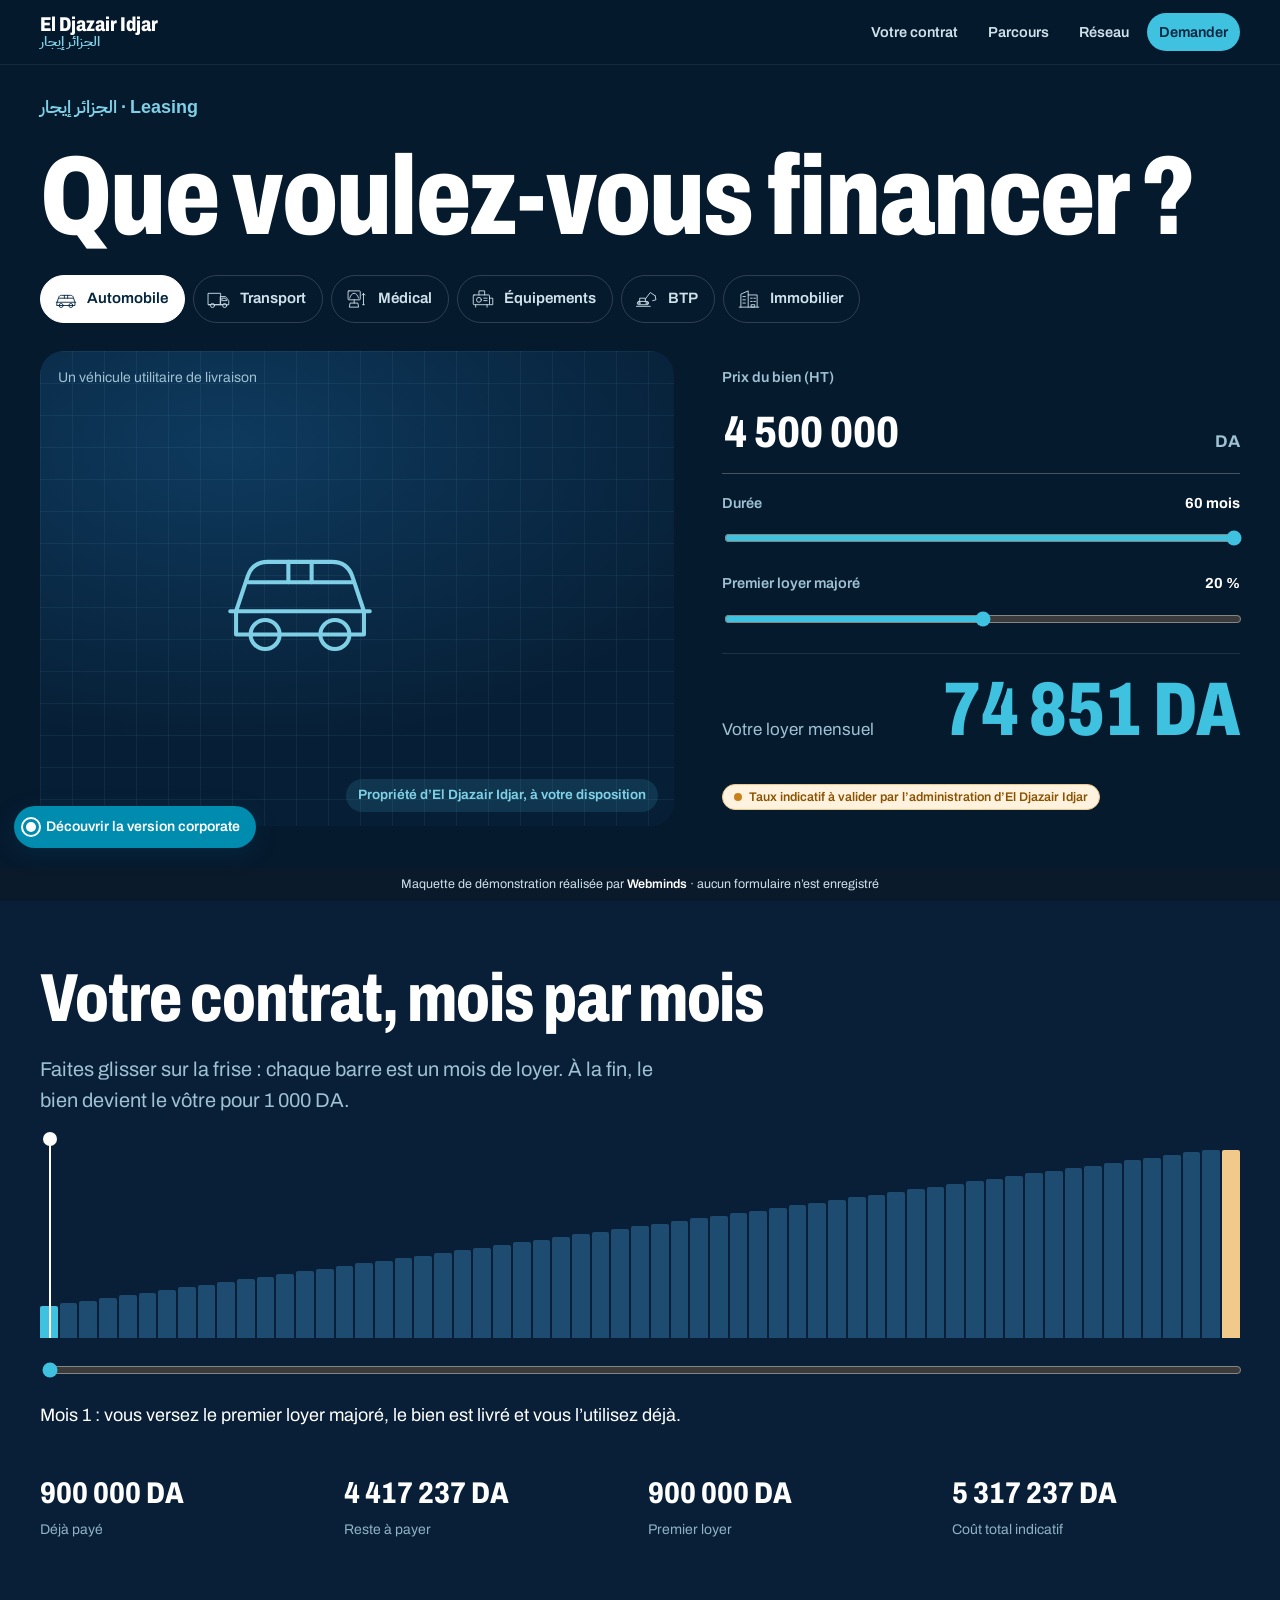
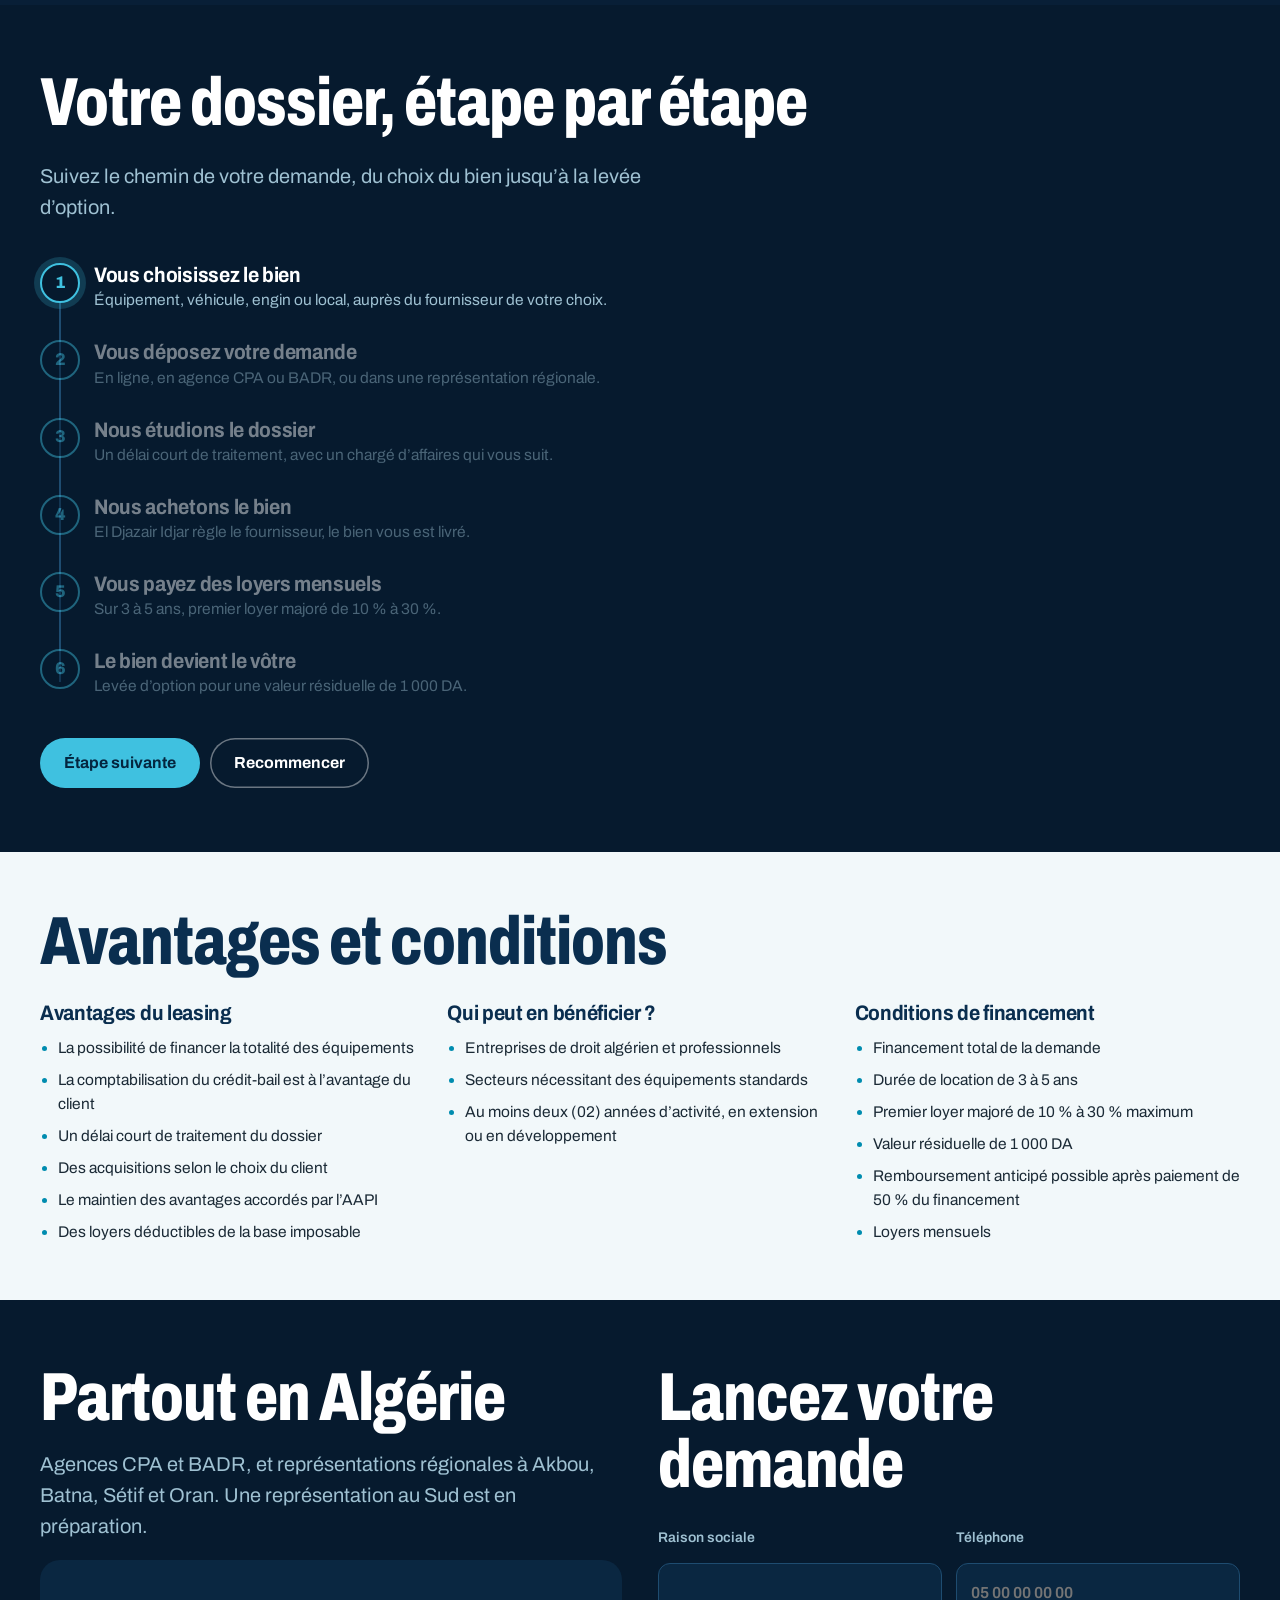
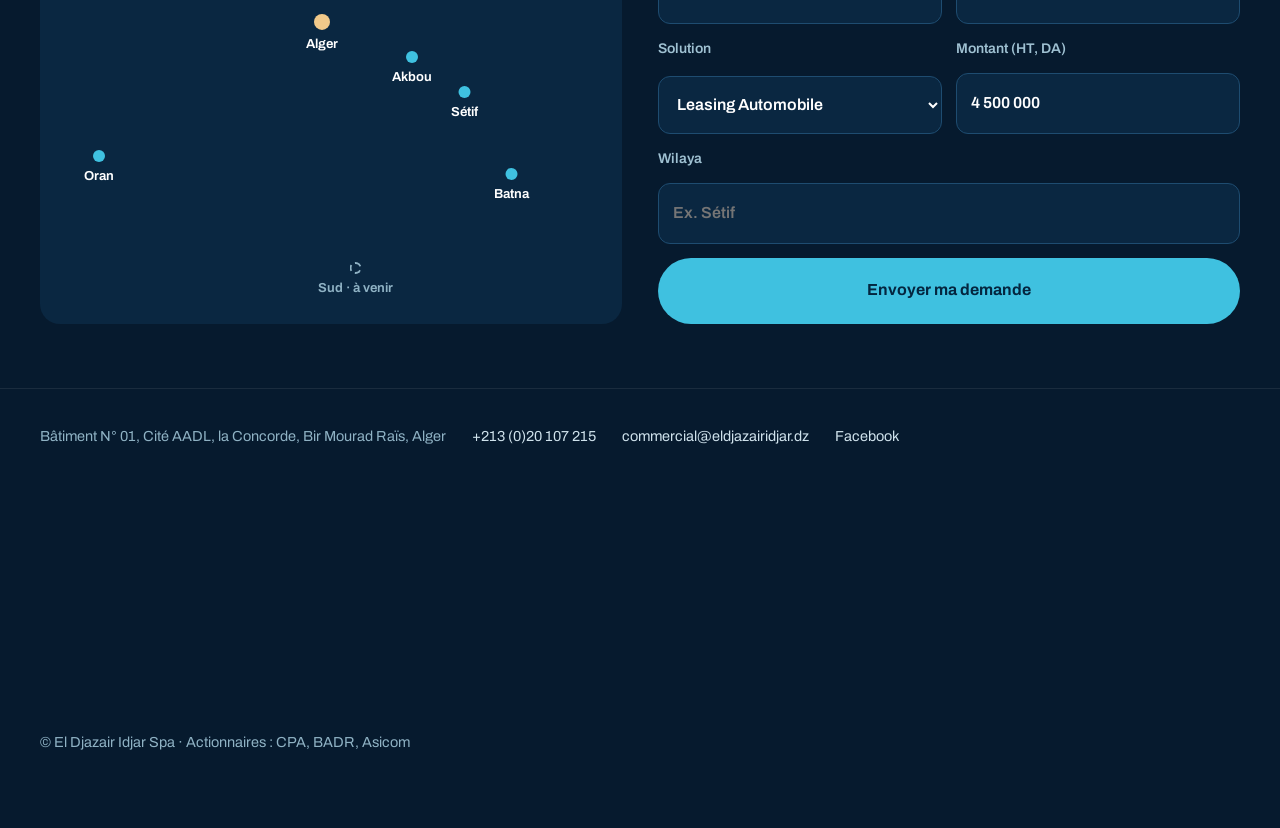
==== v2/index.html @ 3e298911 "Maquette El Djazair Idjar : version corporate (accueil, solutions, fiche produit, réseau, contact, s" ====
<!doctype html>
<html lang="fr">
<head>
<meta charset="utf-8">
<meta name="viewport" content="width=device-width, initial-scale=1, viewport-fit=cover">
<meta name="robots" content="noindex, nofollow">
<meta name="theme-color" content="#061A2E">
<title>El Djazair Idjar · Votre leasing, mois par mois</title>
<link rel="stylesheet" href="../css/base.css">
<link rel="stylesheet" href="v2.css">
</head>
<body>
<script src="../js/common.js"></script>

<header class="bh"><div class="w">
  <a class="logo" href="#"><span class="logo-txt"><span class="logo-fr">El Djazair Idjar</span><span class="ar logo-ar">الجزائر إيجار</span></span></a>
  <nav aria-label="Navigation"><a class="mq" href="#contrat">Votre contrat</a><a class="mq" href="#parcours">Parcours</a><a class="mq" href="#reseau">Réseau</a><a class="cta" href="#demande">Demander</a></nav>
</div></header>

<main>
  <section class="studio"><div class="w">
    <span class="ar">الجزائر إيجار · Leasing</span>
    <h1>Que voulez-vous financer ?</h1>
    <div class="biens" id="biens" role="group" aria-label="Type de bien"></div>
    <div class="scene">
      <div class="dessin" id="dessin" aria-hidden="true"><div class="grille"></div><span class="ex" id="ex"></span><div id="svgzone"></div><span class="etat" id="etat">Propriété d’El Djazair Idjar</span></div>
      <div class="reglages">
        <div class="r-champ"><span class="tt">Prix du bien (HT)</span><div class="montant"><input id="prix" class="num" inputmode="numeric" aria-label="Prix du bien en dinars"><span>DA</span></div></div>
        <div class="r-champ"><label class="tt" for="duree">Durée <b id="o-duree"></b></label><input id="duree" type="range" min="36" max="60" step="12" value="60"></div>
        <div class="r-champ"><label class="tt" for="premier">Premier loyer majoré <b id="o-premier"></b></label><input id="premier" type="range" min="10" max="30" step="5" value="20"></div>
        <div class="loyer" aria-live="polite"><span>Votre loyer mensuel</span><strong class="num" id="mens"></strong></div>
        <span class="avalider">Taux indicatif à valider par l’administration d’El Djazair Idjar</span>
      </div>
    </div>
  </div></section>

  <section class="contrat" id="contrat"><div class="w">
    <h2>Votre contrat, mois par mois</h2>
    <p class="sous">Faites glisser sur la frise : chaque barre est un mois de loyer. À la fin, le bien devient le vôtre pour 1 000 DA.</p>
    <div class="frise" id="frise"><div class="curseur" id="curseur"></div></div>
    <input id="mois" type="range" min="1" value="1" aria-label="Mois du contrat">
    <p class="message" id="msg"></p>
    <div class="bilan num">
      <div><b id="b-paye"></b><span>Déjà payé</span></div>
      <div><b id="b-reste"></b><span>Reste à payer</span></div>
      <div><b id="b-prem"></b><span>Premier loyer</span></div>
      <div><b id="b-tot"></b><span>Coût total indicatif</span></div>
    </div>
  </div></section>

  <section class="parcours" id="parcours"><div class="w">
    <h2>Votre dossier, étape par étape</h2>
    <p class="sous">Suivez le chemin de votre demande, du choix du bien jusqu’à la levée d’option.</p>
    <ol class="etp" id="etp"></ol>
    <div class="actions"><button class="btn btn--c" id="suiv">Étape suivante</button><button class="btn btn--l" id="raz">Recommencer</button></div>
  </div></section>

  <section class="conds"><div class="w">
    <h2>Avantages et conditions</h2>
    <div class="cg">
      <div><h3>Avantages du leasing</h3><ul id="l-av"></ul></div>
      <div><h3>Qui peut en bénéficier ?</h3><ul id="l-el"></ul></div>
      <div><h3>Conditions de financement</h3><ul id="l-co"></ul></div>
    </div>
  </div></section>

  <section class="fin" id="reseau"><div class="w">
    <div style="display:grid;gap:18px;align-content:start">
      <h2>Partout en Algérie</h2>
      <p class="sous">Agences CPA et BADR, et représentations régionales à Akbou, Batna, Sétif et Oran. Une représentation au Sud est en préparation.</p>
      <div class="pts" id="pts"></div>
    </div>
    <form class="f" id="demande" data-demo="Demande envoyée. Un chargé d’affaires vous rappelle (démonstration : rien n’est enregistré).">
      <h2>Lancez votre demande</h2>
      <div class="d2"><label>Raison sociale<input required></label><label>Téléphone<input type="tel" required placeholder="05 00 00 00 00"></label></div>
      <div class="d2"><label>Solution<select id="f-bien"></select></label><label>Montant (HT, DA)<input id="f-prix" inputmode="numeric"></label></div>
      <label>Wilaya<input placeholder="Ex. Sétif"></label>
      <button class="btn btn--c" type="submit">Envoyer ma demande</button>
    </form>
  </div></section>
</main>

<footer class="pied2"><div class="w">
  <div class="coords">
    <span>Bâtiment N° 01, Cité AADL, la Concorde, Bir Mourad Raïs, Alger</span>
    <a href="tel:+21320107215">+213 (0)20 107 215</a>
    <a href="mailto:commercial@eldjazairidjar.dz">commercial@eldjazairidjar.dz</a>
    <a href="https://www.facebook.com/LEASINGEDI/" target="_blank" rel="noopener">Facebook</a>
  </div>
  <iframe title="Siège d’El Djazair Idjar sur Google Maps" loading="lazy" src="https://maps.google.com/maps?q=Cit%C3%A9%20AADL%20la%20Concorde%2C%20Bir%20Mourad%20Ra%C3%AFs%2C%20Alger&z=15&output=embed"></iframe>
  <span>© El Djazair Idjar Spa · Actionnaires : CPA, BADR, Asicom</span>
</div></footer>

<script src="v2.js"></script>
</body>
</html>
---- css/base.css ----
@font-face{font-family:"Archivo";src:url(../fonts/archivo-latin-standard-normal.woff2) format("woff2");font-weight:100 900;font-stretch:62% 125%;font-display:swap;unicode-range:U+0000-00FF,U+0131,U+0152-0153,U+02BB-02BC,U+02C6,U+02DA,U+02DC,U+2000-206F,U+20AC,U+2122,U+2191,U+2193,U+2212,U+2215,U+FEFF,U+FFFD}
@font-face{font-family:"Archivo";src:url(../fonts/archivo-latin-ext-standard-normal.woff2) format("woff2");font-weight:100 900;font-stretch:62% 125%;font-display:swap;unicode-range:U+0100-02AF,U+0304,U+0308,U+0329,U+1E00-1EFF,U+20A0-20AB,U+20AD-20C0,U+2113,U+2C60-2C7F,U+A720-A7FF}
@font-face{font-family:"Plex Arabic";src:url(../fonts/ibm-plex-sans-arabic-arabic-500-normal.woff2) format("woff2");font-weight:500;font-display:swap}
@font-face{font-family:"Plex Arabic";src:url(../fonts/ibm-plex-sans-arabic-arabic-600-normal.woff2) format("woff2");font-weight:600;font-display:swap}

:root{
  --encre:#0A2E4F;      /* bleu nuit, dérivé du #034075 d'EDI */
  --encre-2:#123D63;
  --petrole:#008CAF;    /* bleu pétrole relevé sur leur site */
  --petrole-fonce:#006E8C;
  --glacier:#E9F2F5;
  --papier:#FFFFFF;
  --texte:#1B2A36;
  --gris:#5A6B78;
  --ligne:#D3E0E6;
  --ambre:#C7811A;
  --f:"Archivo",system-ui,-apple-system,"Segoe UI",Roboto,Arial,sans-serif;
  --ar:"Plex Arabic","Geeza Pro","Segoe UI",Tahoma,sans-serif;
}
*,*::before,*::after{box-sizing:border-box}
html{-webkit-text-size-adjust:100%;scroll-behavior:smooth}
body{margin:0;font-family:var(--f);color:var(--texte);background:var(--papier);line-height:1.55;font-size:17px;padding-bottom:44px}
img,svg{max-width:100%;display:block}
a{color:inherit}
button,input,select,textarea{font:inherit;color:inherit}
:focus-visible{outline:3px solid var(--petrole);outline-offset:2px}
@media (prefers-reduced-motion:reduce){*{animation:none!important;transition:none!important;scroll-behavior:auto!important}}
.ar{font-family:var(--ar);font-weight:600}
.num{font-variant-numeric:tabular-nums}

/* Bandeau démonstration */
.wm-demo{position:fixed;left:0;right:0;bottom:0;z-index:90;background:#0A1A2A;color:#cfe0ea;font-size:12.5px;line-height:1.3;text-align:center;padding:8px 12px calc(8px + env(safe-area-inset-bottom,0px))}
.wm-demo b{color:#fff;font-weight:600}

/* Pastille de bascule de version */
.wm-switch{position:fixed;left:14px;bottom:calc(52px + env(safe-area-inset-bottom,0px));z-index:91;display:flex;align-items:center;gap:10px;padding:10px 16px 10px 12px;border-radius:999px;background:var(--petrole);color:#fff;text-decoration:none;font-size:14px;font-weight:600;box-shadow:0 6px 20px rgba(0,60,90,.35)}
.wm-switch .dot{width:10px;height:10px;border-radius:50%;background:#fff;position:relative}
.wm-switch .dot::after{content:"";position:absolute;inset:-5px;border-radius:50%;border:2px solid #fff;animation:wmPing 1.8s ease-out infinite}
@keyframes wmPing{from{transform:scale(.6);opacity:1}to{transform:scale(1.7);opacity:0}}

/* Pastille "à valider" */
.avalider{display:inline-flex;align-items:center;gap:7px;background:#FFF3E0;color:#8A5300;border:1px solid #F1C98A;border-radius:999px;padding:4px 11px;font-size:12.5px;font-weight:600;line-height:1.3}
.avalider::before{content:"";width:8px;height:8px;border-radius:50%;background:var(--ambre);flex:none}

/* Toast formulaires factices */
.wm-toast{position:fixed;left:50%;bottom:110px;transform:translate(-50%,20px);opacity:0;z-index:95;background:var(--encre);color:#fff;padding:14px 18px;border-radius:12px;max-width:min(92vw,440px);font-size:15px;transition:.3s;pointer-events:none}
.wm-toast.on{opacity:1;transform:translate(-50%,0)}
---- v2/v2.css ----
body{background:#061A2E;color:#cfe2ec}
.w{width:min(1200px,100% - 36px);margin-inline:auto}
h1,h2,h3{margin:0;color:#fff;font-stretch:76%;line-height:.98;letter-spacing:-.015em}
h1{font-size:clamp(46px,12vw,112px);font-weight:820}
h2{font-size:clamp(34px,8vw,68px);font-weight:800}
h3{font-size:21px;font-stretch:90%;font-weight:700;line-height:1.2}
p{margin:0}
.sous{font-size:clamp(17px,2.2vw,20px);color:#9fc1d2;max-width:56ch}
.btn{display:inline-flex;align-items:center;justify-content:center;min-height:50px;padding:0 24px;border-radius:999px;border:0;font-weight:680;font-size:16px;text-decoration:none;cursor:pointer}
.btn--c{background:#3FC1E0;color:#04263F}
.btn--l{background:transparent;color:#fff;box-shadow:inset 0 0 0 1.5px rgba(255,255,255,.4)}

/* Barre haute */
.bh{position:sticky;top:0;z-index:40;background:rgba(6,26,46,.88);backdrop-filter:blur(10px);padding-top:env(safe-area-inset-top,0px);border-bottom:1px solid rgba(255,255,255,.07)}
.bh .w{display:flex;align-items:center;justify-content:space-between;height:64px}
.logo{display:flex;text-decoration:none}
.logo-txt{display:grid;line-height:1.05}
.logo-fr{font-weight:800;font-stretch:80%;font-size:20px;color:#fff}
.logo-ar{font-size:13.5px;color:#7fd0e6}
.bh nav{display:flex;gap:6px}
.bh nav a{color:#cfe2ec;text-decoration:none;font-size:14.5px;font-weight:600;padding:8px 12px;border-radius:999px}
.bh nav a.cta{background:#3FC1E0;color:#04263F}
.bh nav a.mq{display:none}
@media (min-width:860px){.bh nav a.mq{display:inline-block}}

/* Studio : choix du bien */
.studio{padding:28px 0 48px;min-height:calc(100svh - 64px)}
.studio .w{display:grid;gap:22px}
.studio .ar{color:#7fd0e6;font-size:18px}
.biens{display:flex;gap:8px;overflow-x:auto;padding-bottom:6px;scrollbar-width:none;margin-inline:-18px;padding-inline:18px}
.biens::-webkit-scrollbar{display:none}
.biens button{flex:none;display:flex;align-items:center;gap:8px;padding:10px 16px 10px 12px;border-radius:999px;border:1.5px solid rgba(255,255,255,.16);background:transparent;color:#cfe2ec;font-weight:620;font-size:15px;cursor:pointer}
.biens button svg{width:26px;height:26px}
.biens button[aria-pressed="true"]{background:#fff;color:#04263F;border-color:#fff}
.scene{display:grid;gap:22px}
@media (min-width:980px){.scene{grid-template-columns:1.1fr .9fr;align-items:center;gap:48px}}
.dessin{position:relative;aspect-ratio:4/3;border-radius:24px;background:radial-gradient(120% 90% at 30% 20%,#0E3A5E,#071F36 70%);display:grid;place-items:center;overflow:hidden}
.dessin .grille{position:absolute;inset:0;background-image:linear-gradient(rgba(127,208,230,.07) 1px,transparent 1px),linear-gradient(90deg,rgba(127,208,230,.07) 1px,transparent 1px);background-size:32px 32px}
.dessin svg.gros{position:relative;width:62%;height:auto;color:#7fd0e6;stroke-width:1.4}
.dessin svg.gros path,.dessin svg.gros rect,.dessin svg.gros circle{transition:fill .6s}
.dessin.possede svg.gros{color:#F1C98A}
.dessin .ex{position:absolute;left:18px;top:16px;font-size:14px;color:#9fc1d2}
.dessin .etat{position:absolute;right:16px;bottom:14px;font-size:13.5px;font-weight:650;padding:6px 12px;border-radius:999px;background:rgba(63,193,224,.14);color:#7fd0e6}
.dessin.possede .etat{background:rgba(241,201,138,.18);color:#F1C98A}
.trace{stroke-dasharray:var(--l);stroke-dashoffset:var(--l);animation:trace 1.4s ease forwards}
@keyframes trace{to{stroke-dashoffset:0}}

.reglages{display:grid;gap:18px}
.r-champ{display:grid;gap:8px}
.r-champ .tt{display:flex;justify-content:space-between;font-size:14.5px;color:#9fc1d2;font-weight:600}
.r-champ .tt b{color:#fff}
.r-champ input[type=range]{width:100%;accent-color:#3FC1E0;height:28px}
.montant{display:flex;align-items:baseline;gap:8px;border-bottom:1.5px solid rgba(255,255,255,.25);padding-bottom:6px}
.montant input{background:transparent;border:0;outline:0;color:#fff;font-size:clamp(30px,7vw,44px);font-weight:800;font-stretch:80%;width:100%}
.montant span{color:#9fc1d2;font-weight:700}
.loyer{display:flex;align-items:baseline;justify-content:space-between;gap:10px;flex-wrap:wrap;padding:18px 0;border-top:1px solid rgba(255,255,255,.1)}
.loyer strong{font-size:clamp(44px,11vw,76px);font-weight:820;font-stretch:74%;color:#3FC1E0;line-height:1}
.loyer span{color:#9fc1d2}

/* Contrat mois par mois */
.contrat{padding:64px 0;background:#081F37}
.contrat .w{display:grid;gap:22px}
.frise{position:relative;height:200px;display:flex;align-items:flex-end;gap:2px;touch-action:pan-y;cursor:ew-resize;padding-top:12px}
.frise i{flex:1;background:#1E4C70;border-radius:2px 2px 0 0;transition:background .15s}
.frise i.paye{background:#3FC1E0}
.frise i.vr{background:#F1C98A}
.curseur{position:absolute;top:0;bottom:0;width:2px;background:#fff;pointer-events:none}
.curseur::after{content:"";position:absolute;top:-6px;left:-6px;width:14px;height:14px;border-radius:50%;background:#fff}
.bilan{display:grid;grid-template-columns:repeat(2,1fr);gap:16px}
@media (min-width:860px){.bilan{grid-template-columns:repeat(4,1fr)}}
.bilan div{display:grid;gap:2px}
.bilan b{font-size:clamp(22px,5vw,30px);color:#fff;font-stretch:82%;font-weight:780}
.bilan span{font-size:14px;color:#8fb2c4}
#mois{width:100%;accent-color:#3FC1E0}
.message{font-size:18px;color:#fff;min-height:2.6em}

/* Parcours */
.parcours{padding:64px 0}
.parcours .w{display:grid;gap:26px}
.etp{list-style:none;margin:0;padding:0;display:grid;gap:0;position:relative}
.etp li{display:grid;grid-template-columns:40px 1fr;gap:14px;padding:14px 0;opacity:.45;transition:opacity .4s}
.etp li.fait,.etp li.encours{opacity:1}
.etp .rond{width:40px;height:40px;border-radius:50%;border:2px solid #3FC1E0;display:grid;place-items:center;font-weight:800;color:#3FC1E0;background:#061A2E;position:relative;z-index:1}
.etp li.fait .rond{background:#3FC1E0;color:#04263F}
.etp li.encours .rond{box-shadow:0 0 0 6px rgba(63,193,224,.2)}
.etp::before{content:"";position:absolute;left:19px;top:30px;bottom:30px;width:2px;background:#1E4C70}
.etp p{color:#9fc1d2;font-size:15.5px}
.actions{display:flex;flex-wrap:wrap;gap:10px}

/* Conditions */
.conds{padding:56px 0;background:#F2F8FA;color:#1B2A36}
.conds h2,.conds h3{color:#0A2E4F}
.conds .w{display:grid;gap:26px}
.cg{display:grid;gap:22px}
@media (min-width:900px){.cg{grid-template-columns:repeat(3,1fr)}}
.cg ul{margin:10px 0 0;padding:0 0 0 18px;display:grid;gap:8px;font-size:15.5px}
.cg li::marker{color:#008CAF}

/* Réseau + contact */
.fin{padding:64px 0}
.fin .w{display:grid;gap:36px}
@media (min-width:980px){.fin .w{grid-template-columns:1fr 1fr}}
.pts{position:relative;aspect-ratio:16/10;border-radius:20px;background:#0A2741;overflow:hidden}
.pts .pt{position:absolute;transform:translate(-50%,-50%);display:grid;justify-items:center;gap:4px;font-size:13px;font-weight:650;color:#fff}
.pts .pt i{width:12px;height:12px;border-radius:50%;background:#3FC1E0;box-shadow:0 0 0 0 rgba(63,193,224,.6);animation:onde 2.4s infinite}
.pts .pt.s i{width:16px;height:16px;background:#F1C98A;animation:none}
.pts .pt.sud{color:#8fb2c4}.pts .pt.sud i{background:transparent;border:2px dashed #8fb2c4;animation:none}
@keyframes onde{to{box-shadow:0 0 0 14px rgba(63,193,224,0)}}
.f{display:grid;gap:14px}
.f label{display:grid;gap:6px;font-size:14px;color:#9fc1d2;font-weight:600}
.f input,.f select{background:#0A2741;border:1.5px solid #1E4C70;border-radius:12px;color:#fff;padding:13px 14px;font-size:16px;width:100%}
.f input:focus,.f select:focus{outline:0;border-color:#3FC1E0}
.f .d2{display:grid;gap:14px}
@media (min-width:600px){.f .d2{grid-template-columns:1fr 1fr}}
.pied2{border-top:1px solid rgba(255,255,255,.08);padding:36px 0 30px;font-size:14.5px;color:#8fb2c4}
.pied2 .w{display:grid;gap:22px}
.pied2 a{color:#cfe2ec;text-decoration:none}
.pied2 iframe{border:0;width:100%;height:240px;border-radius:16px;filter:grayscale(.3) invert(.9) hue-rotate(180deg)}
.coords{display:flex;flex-wrap:wrap;gap:8px 26px}
.avalider{justify-self:start}
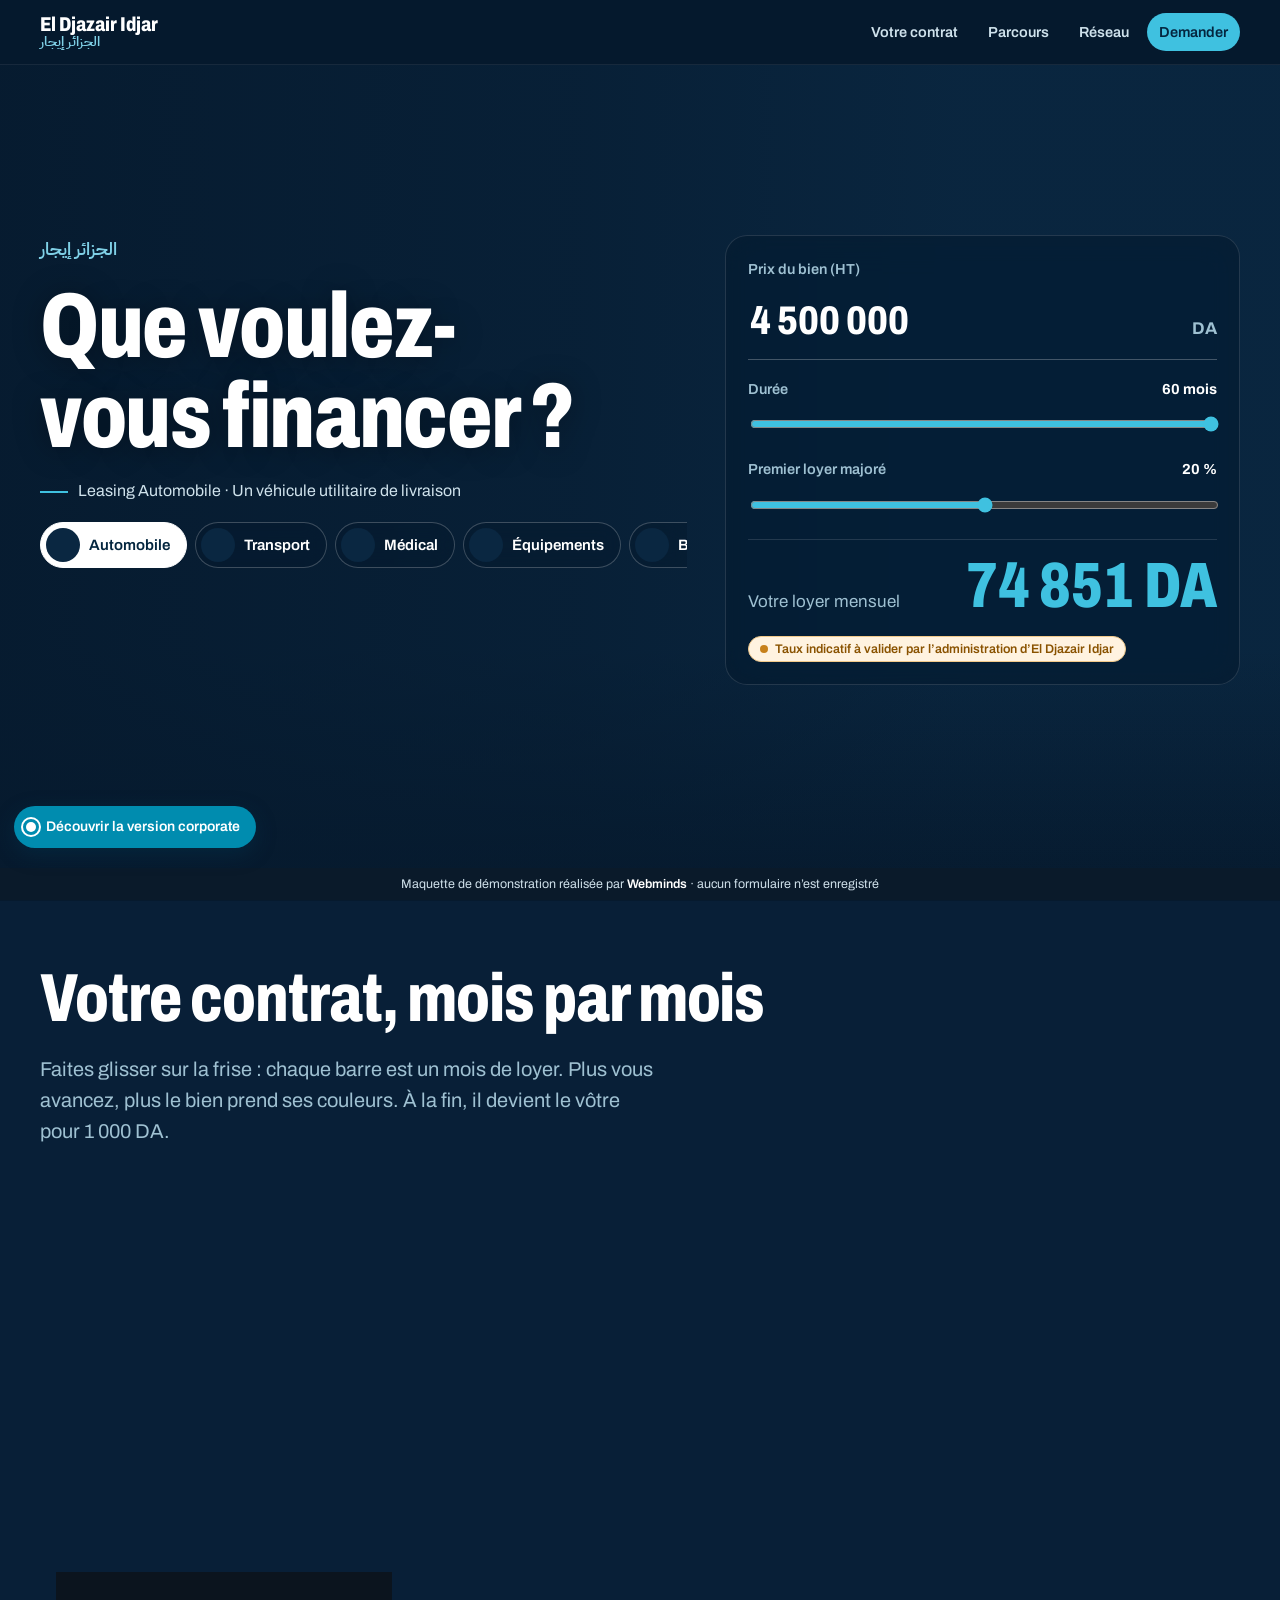
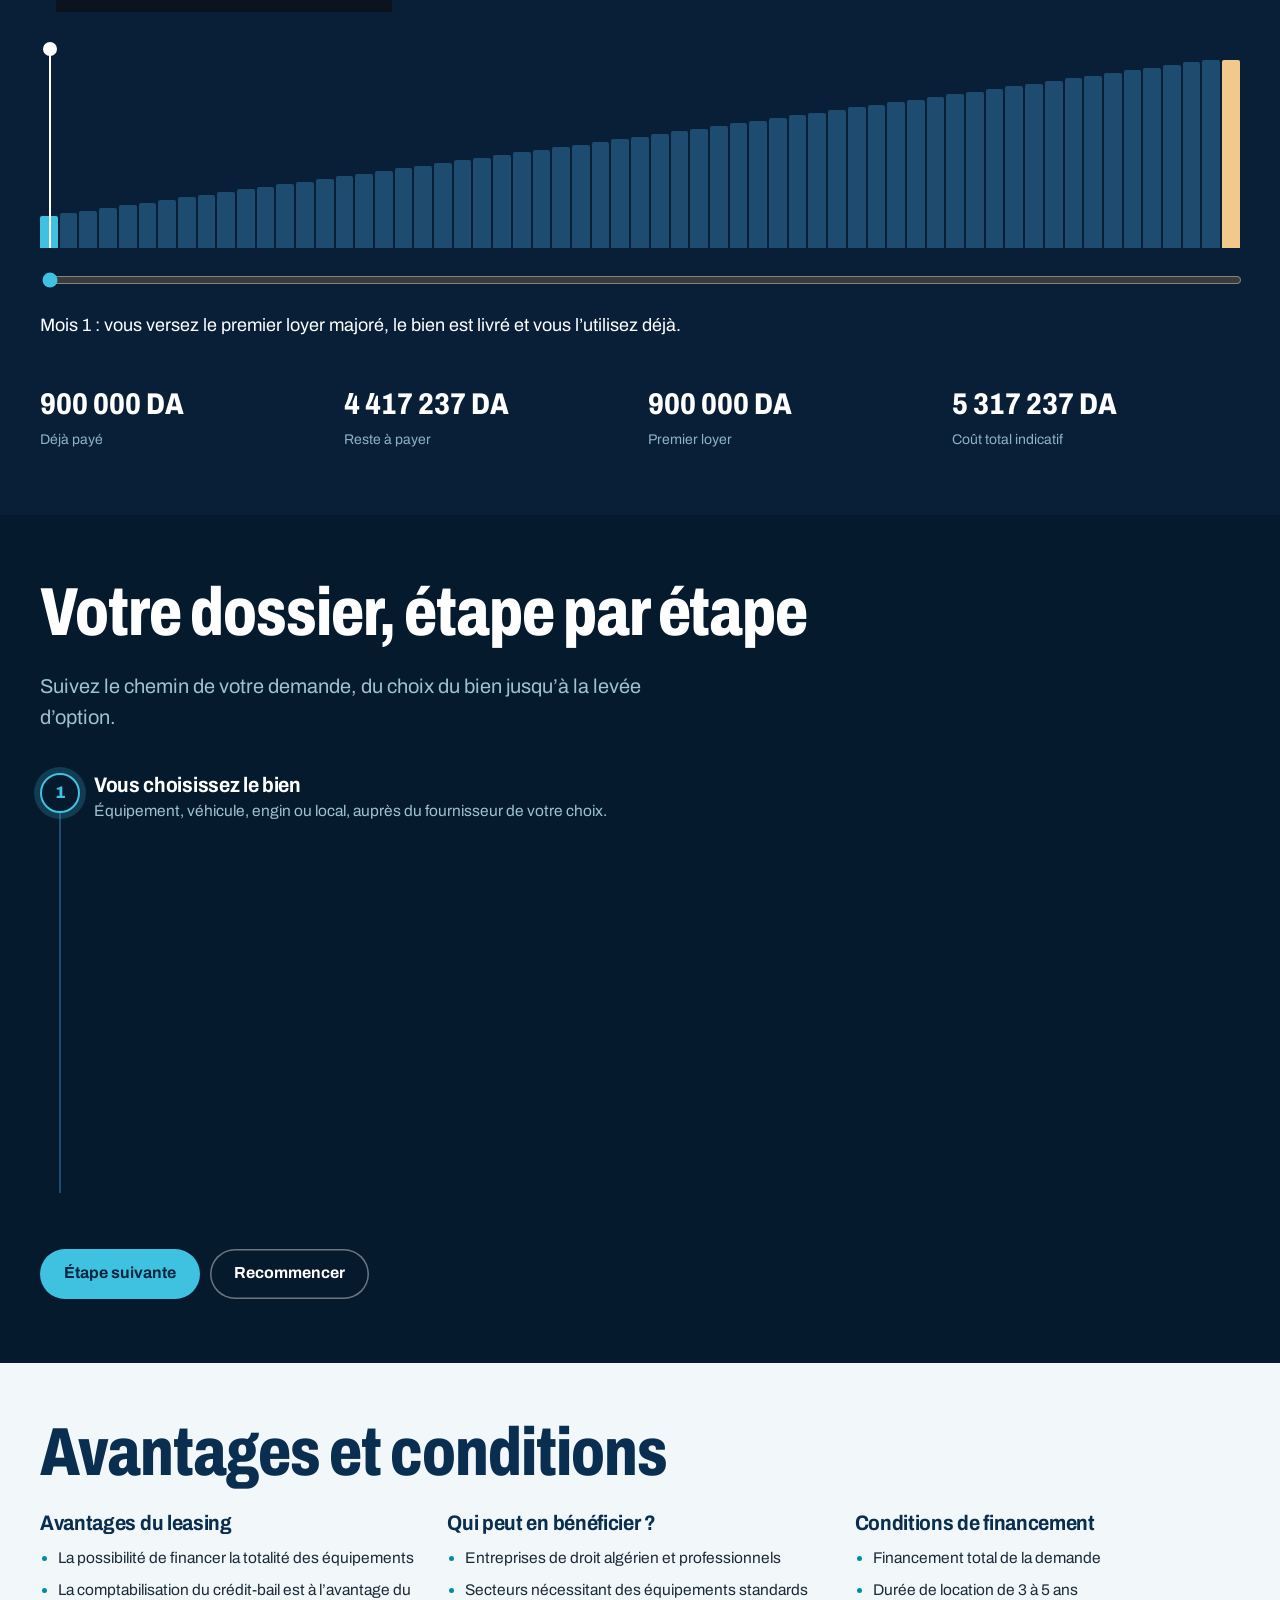
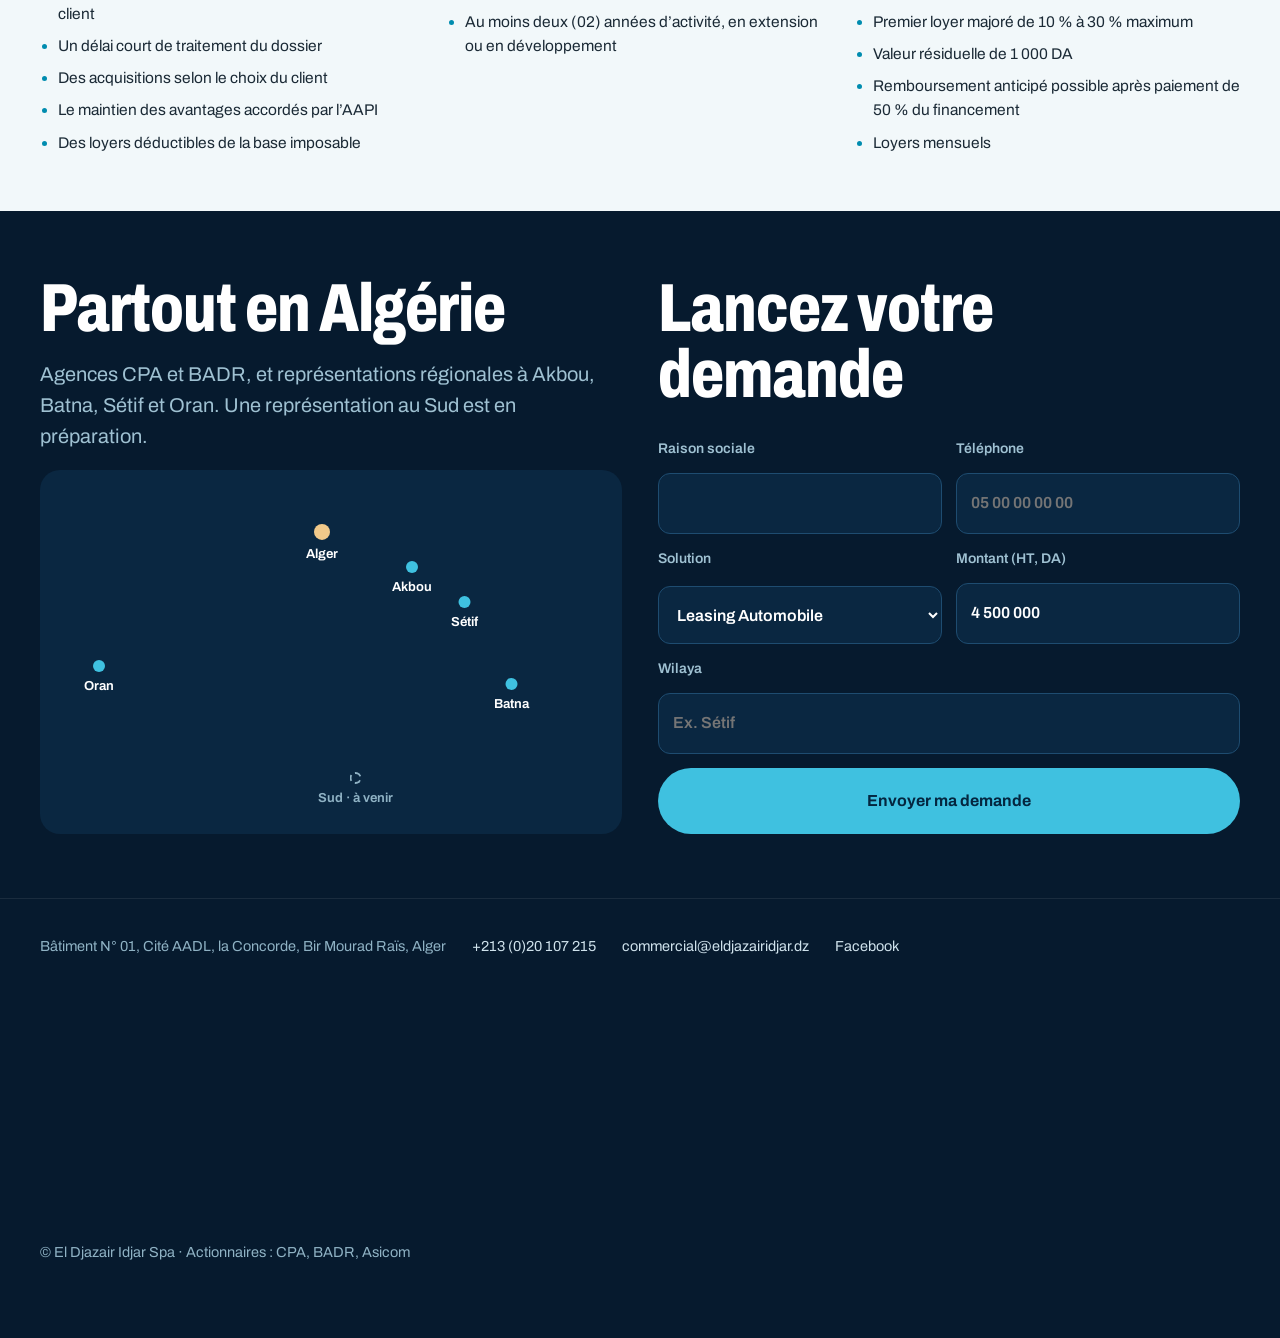
==== commit cb070d20: "Photos réelles sur les deux versions : hero photo synchronisé au simulateur, cartes solutions en pho" ====
--- a/v2/index.html
+++ b/v2/index.html
@@ -18,13 +18,16 @@
 </div></header>
 
 <main>
-  <section class="studio"><div class="w">
-    <span class="ar">الجزائر إيجار · Leasing</span>
-    <h1>Que voulez-vous financer ?</h1>
-    <div class="biens" id="biens" role="group" aria-label="Type de bien"></div>
-    <div class="scene">
-      <div class="dessin" id="dessin" aria-hidden="true"><div class="grille"></div><span class="ex" id="ex"></span><div id="svgzone"></div><span class="etat" id="etat">Propriété d’El Djazair Idjar</span></div>
-      <div class="reglages">
+  <section class="studio">
+    <div class="fonds" id="fonds" aria-hidden="true"></div>
+    <div class="w">
+      <div class="titre" style="display:grid;gap:18px">
+        <span class="ar">الجزائر إيجار</span>
+        <h1>Que voulez-vous financer ?</h1>
+        <p class="ex" id="ex"></p>
+        <div class="biens" id="biens" role="group" aria-label="Type de bien"></div>
+      </div>
+      <div class="panneau">
         <div class="r-champ"><span class="tt">Prix du bien (HT)</span><div class="montant"><input id="prix" class="num" inputmode="numeric" aria-label="Prix du bien en dinars"><span>DA</span></div></div>
         <div class="r-champ"><label class="tt" for="duree">Durée <b id="o-duree"></b></label><input id="duree" type="range" min="36" max="60" step="12" value="60"></div>
         <div class="r-champ"><label class="tt" for="premier">Premier loyer majoré <b id="o-premier"></b></label><input id="premier" type="range" min="10" max="30" step="5" value="20"></div>
@@ -32,11 +35,12 @@
         <span class="avalider">Taux indicatif à valider par l’administration d’El Djazair Idjar</span>
       </div>
     </div>
-  </div></section>
+  </section>
 
   <section class="contrat" id="contrat"><div class="w">
     <h2>Votre contrat, mois par mois</h2>
-    <p class="sous">Faites glisser sur la frise : chaque barre est un mois de loyer. À la fin, le bien devient le vôtre pour 1 000 DA.</p>
+    <p class="sous">Faites glisser sur la frise : chaque barre est un mois de loyer. Plus vous avancez, plus le bien prend ses couleurs. À la fin, il devient le vôtre pour 1 000 DA.</p>
+    <div class="vitrine" id="vitrine"><span class="badge" id="etat"></span><span class="cle" id="cle"></span></div>
     <div class="frise" id="frise"><div class="curseur" id="curseur"></div></div>
     <input id="mois" type="range" min="1" value="1" aria-label="Mois du contrat">
     <p class="message" id="msg"></p>
--- a/v2/v2.css
+++ b/v2/v2.css
@@ -23,42 +23,47 @@
 .bh nav a.mq{display:none}
 @media (min-width:860px){.bh nav a.mq{display:inline-block}}
 
-/* Studio : choix du bien */
-.studio{padding:28px 0 48px;min-height:calc(100svh - 64px)}
+/* Studio : plein écran photo */
+.studio{position:relative;display:grid;padding:34svh 0 96px;isolation:isolate;overflow:hidden}
+.studio h1{font-size:clamp(46px,12vw,92px)}
+@media (min-width:980px){.studio{min-height:calc(100svh - 64px);align-items:center;padding:64px 0 110px}}
+.fonds{position:absolute;left:0;right:0;top:0;height:75svh;z-index:-2;background:#0A2741}
+@media (min-width:980px){.fonds{height:auto;bottom:0}}
+.fonds div{position:absolute;inset:0;background-size:cover;background-position:center;opacity:0;transform:scale(1.12);transition:opacity 1.2s ease,transform 9s cubic-bezier(.2,.6,.2,1)}
+.fonds div.on{opacity:1;transform:scale(1)}
+.studio::after{content:"";position:absolute;inset:0;z-index:-1;background:linear-gradient(180deg,rgba(6,26,46,.25) 0svh,rgba(6,26,46,.15) 20svh,rgba(6,26,46,.85) 55svh,#061A2E 75svh)}
+@media (min-width:980px){.studio::after{background:linear-gradient(90deg,rgba(6,26,46,.9) 0%,rgba(6,26,46,.55) 45%,rgba(6,26,46,.1) 75%),linear-gradient(180deg,transparent 70%,#061A2E)}}
 .studio .w{display:grid;gap:22px}
 .studio .ar{color:#7fd0e6;font-size:18px}
+.studio h1{text-wrap:balance;text-shadow:0 2px 30px rgba(0,0,0,.35)}
+.ex{color:#cfe2ec;font-size:16px;display:flex;align-items:center;gap:10px}
+.ex i{width:28px;height:2px;background:#3FC1E0}
 .biens{display:flex;gap:8px;overflow-x:auto;padding-bottom:6px;scrollbar-width:none;margin-inline:-18px;padding-inline:18px}
 .biens::-webkit-scrollbar{display:none}
-.biens button{flex:none;display:flex;align-items:center;gap:8px;padding:10px 16px 10px 12px;border-radius:999px;border:1.5px solid rgba(255,255,255,.16);background:transparent;color:#cfe2ec;font-weight:620;font-size:15px;cursor:pointer}
-.biens button svg{width:26px;height:26px}
+.biens button{flex:none;display:flex;align-items:center;gap:9px;padding:5px 16px 5px 5px;border-radius:999px;border:1px solid rgba(255,255,255,.22);background:rgba(6,26,46,.45);backdrop-filter:blur(10px);-webkit-backdrop-filter:blur(10px);color:#fff;font-weight:620;font-size:15px;cursor:pointer}
+.biens button i{width:34px;height:34px;border-radius:50%;background:#0A2741 center/cover no-repeat;flex:none}
 .biens button[aria-pressed="true"]{background:#fff;color:#04263F;border-color:#fff}
-.scene{display:grid;gap:22px}
-@media (min-width:980px){.scene{grid-template-columns:1.1fr .9fr;align-items:center;gap:48px}}
-.dessin{position:relative;aspect-ratio:4/3;border-radius:24px;background:radial-gradient(120% 90% at 30% 20%,#0E3A5E,#071F36 70%);display:grid;place-items:center;overflow:hidden}
-.dessin .grille{position:absolute;inset:0;background-image:linear-gradient(rgba(127,208,230,.07) 1px,transparent 1px),linear-gradient(90deg,rgba(127,208,230,.07) 1px,transparent 1px);background-size:32px 32px}
-.dessin svg.gros{position:relative;width:62%;height:auto;color:#7fd0e6;stroke-width:1.4}
-.dessin svg.gros path,.dessin svg.gros rect,.dessin svg.gros circle{transition:fill .6s}
-.dessin.possede svg.gros{color:#F1C98A}
-.dessin .ex{position:absolute;left:18px;top:16px;font-size:14px;color:#9fc1d2}
-.dessin .etat{position:absolute;right:16px;bottom:14px;font-size:13.5px;font-weight:650;padding:6px 12px;border-radius:999px;background:rgba(63,193,224,.14);color:#7fd0e6}
-.dessin.possede .etat{background:rgba(241,201,138,.18);color:#F1C98A}
-.trace{stroke-dasharray:var(--l);stroke-dashoffset:var(--l);animation:trace 1.4s ease forwards}
-@keyframes trace{to{stroke-dashoffset:0}}
-
-.reglages{display:grid;gap:18px}
+.panneau{display:grid;gap:18px;padding:22px;border-radius:22px;background:rgba(6,26,46,.62);backdrop-filter:blur(18px) saturate(1.2);-webkit-backdrop-filter:blur(18px) saturate(1.2);border:1px solid rgba(255,255,255,.12)}
+@media (min-width:980px){.studio .w{grid-template-columns:1.1fr .9fr;align-items:end;column-gap:56px}.studio .titre{grid-column:1}.panneau{grid-column:2;grid-row:1 / span 2}}
 .r-champ{display:grid;gap:8px}
 .r-champ .tt{display:flex;justify-content:space-between;font-size:14.5px;color:#9fc1d2;font-weight:600}
 .r-champ .tt b{color:#fff}
 .r-champ input[type=range]{width:100%;accent-color:#3FC1E0;height:28px}
 .montant{display:flex;align-items:baseline;gap:8px;border-bottom:1.5px solid rgba(255,255,255,.25);padding-bottom:6px}
-.montant input{background:transparent;border:0;outline:0;color:#fff;font-size:clamp(30px,7vw,44px);font-weight:800;font-stretch:80%;width:100%}
+.montant input{background:transparent;border:0;outline:0;color:#fff;font-size:clamp(30px,7vw,40px);font-weight:800;font-stretch:80%;width:100%}
 .montant span{color:#9fc1d2;font-weight:700}
-.loyer{display:flex;align-items:baseline;justify-content:space-between;gap:10px;flex-wrap:wrap;padding:18px 0;border-top:1px solid rgba(255,255,255,.1)}
-.loyer strong{font-size:clamp(44px,11vw,76px);font-weight:820;font-stretch:74%;color:#3FC1E0;line-height:1}
+.loyer{display:flex;align-items:baseline;justify-content:space-between;gap:10px;flex-wrap:wrap;padding-top:14px;border-top:1px solid rgba(255,255,255,.12)}
+.loyer strong{font-size:clamp(42px,10vw,64px);font-weight:820;font-stretch:74%;color:#3FC1E0;line-height:1}
 .loyer span{color:#9fc1d2}
 
 /* Contrat mois par mois */
 .contrat{padding:64px 0;background:#081F37}
+.vitrine{position:relative;border-radius:22px;overflow:hidden;aspect-ratio:16/9;background:#0A2741 center/cover no-repeat;transition:filter .25s}
+.vitrine::after{content:"";position:absolute;inset:0;background:linear-gradient(180deg,transparent 45%,rgba(6,26,46,.85))}
+.vitrine .badge{position:absolute;left:16px;bottom:14px;z-index:1;font-size:14px;font-weight:700;padding:8px 14px;border-radius:999px;background:rgba(6,26,46,.6);backdrop-filter:blur(8px);-webkit-backdrop-filter:blur(8px);color:#fff;border:1px solid rgba(255,255,255,.2)}
+.vitrine.possede .badge{background:#F1C98A;color:#3A2600;border-color:#F1C98A}
+.vitrine .cle{position:absolute;right:14px;top:14px;z-index:1;font-size:13.5px;font-weight:700;color:#fff;padding:6px 12px;border-radius:999px;background:rgba(6,26,46,.55)}
+@media (min-width:980px){.vitrine{aspect-ratio:21/8}}
 .contrat .w{display:grid;gap:22px}
 .frise{position:relative;height:200px;display:flex;align-items:flex-end;gap:2px;touch-action:pan-y;cursor:ew-resize;padding-top:12px}
 .frise i{flex:1;background:#1E4C70;border-radius:2px 2px 0 0;transition:background .15s}
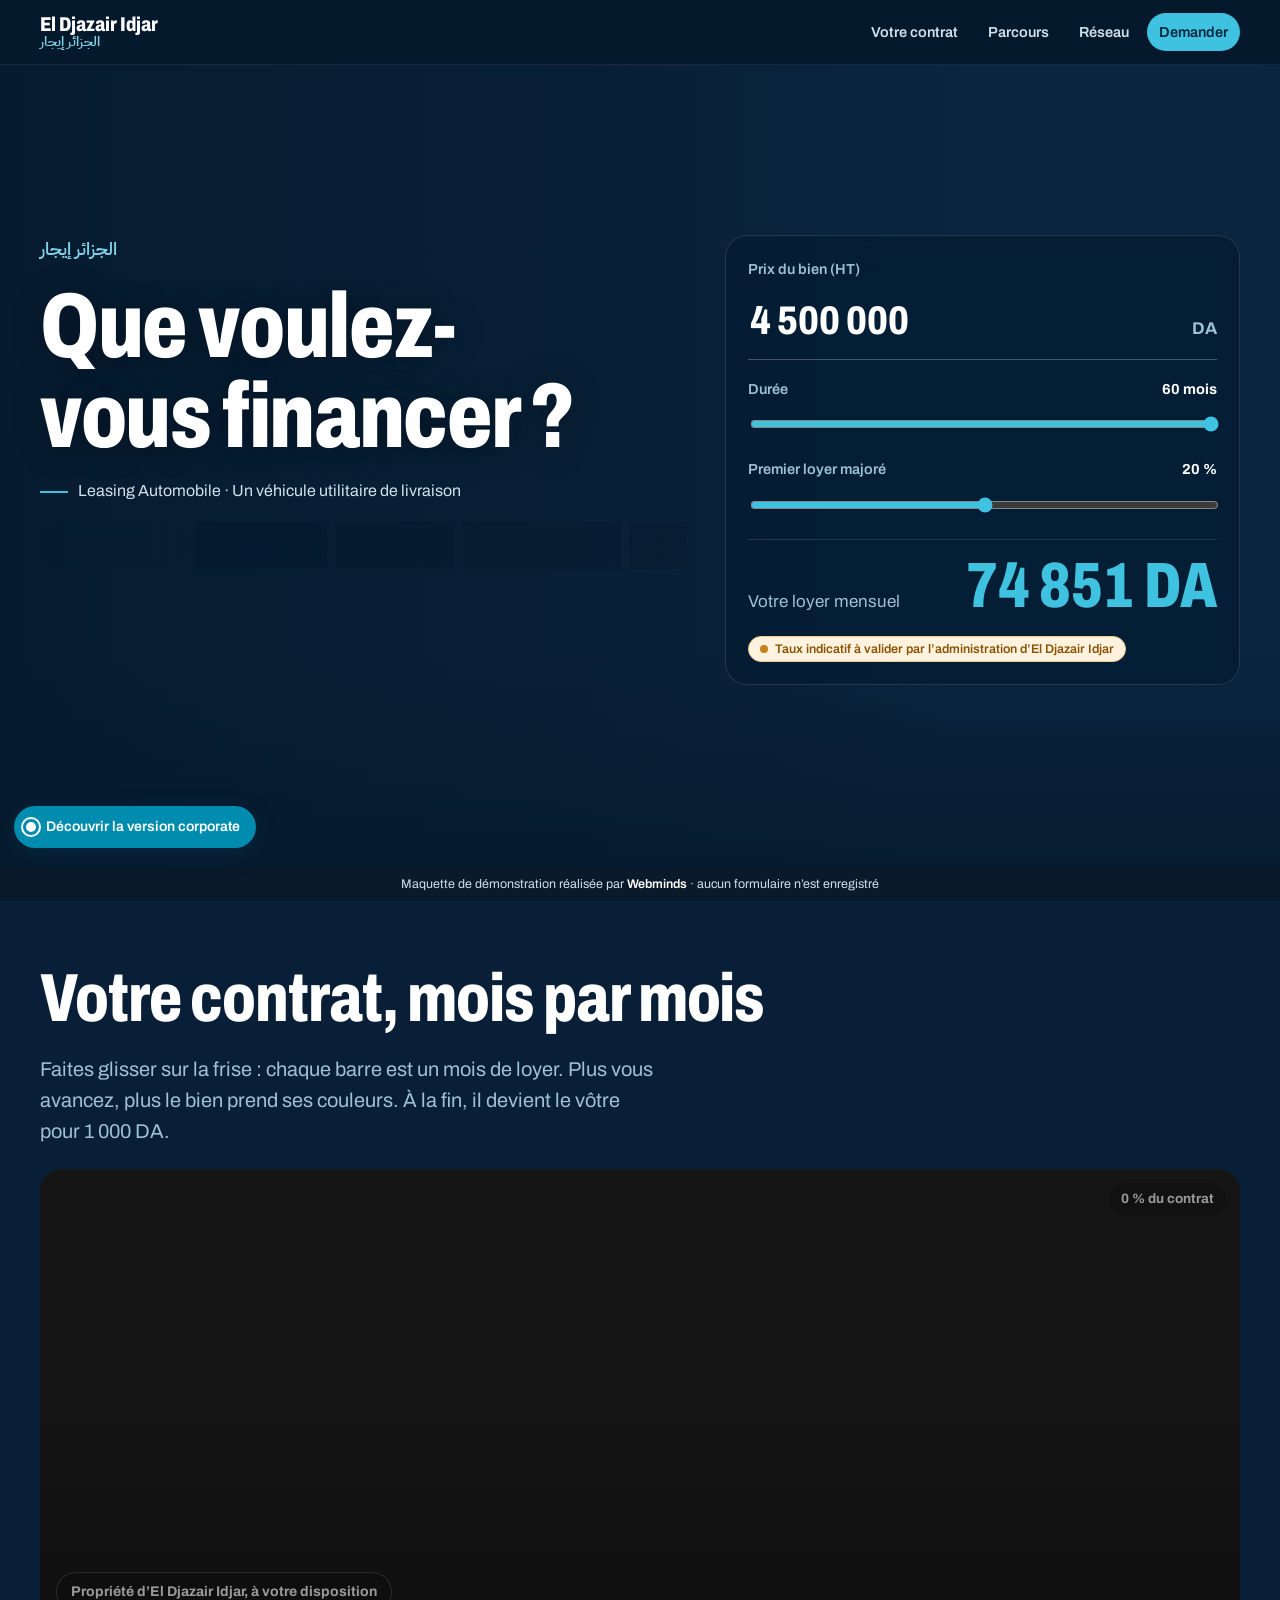
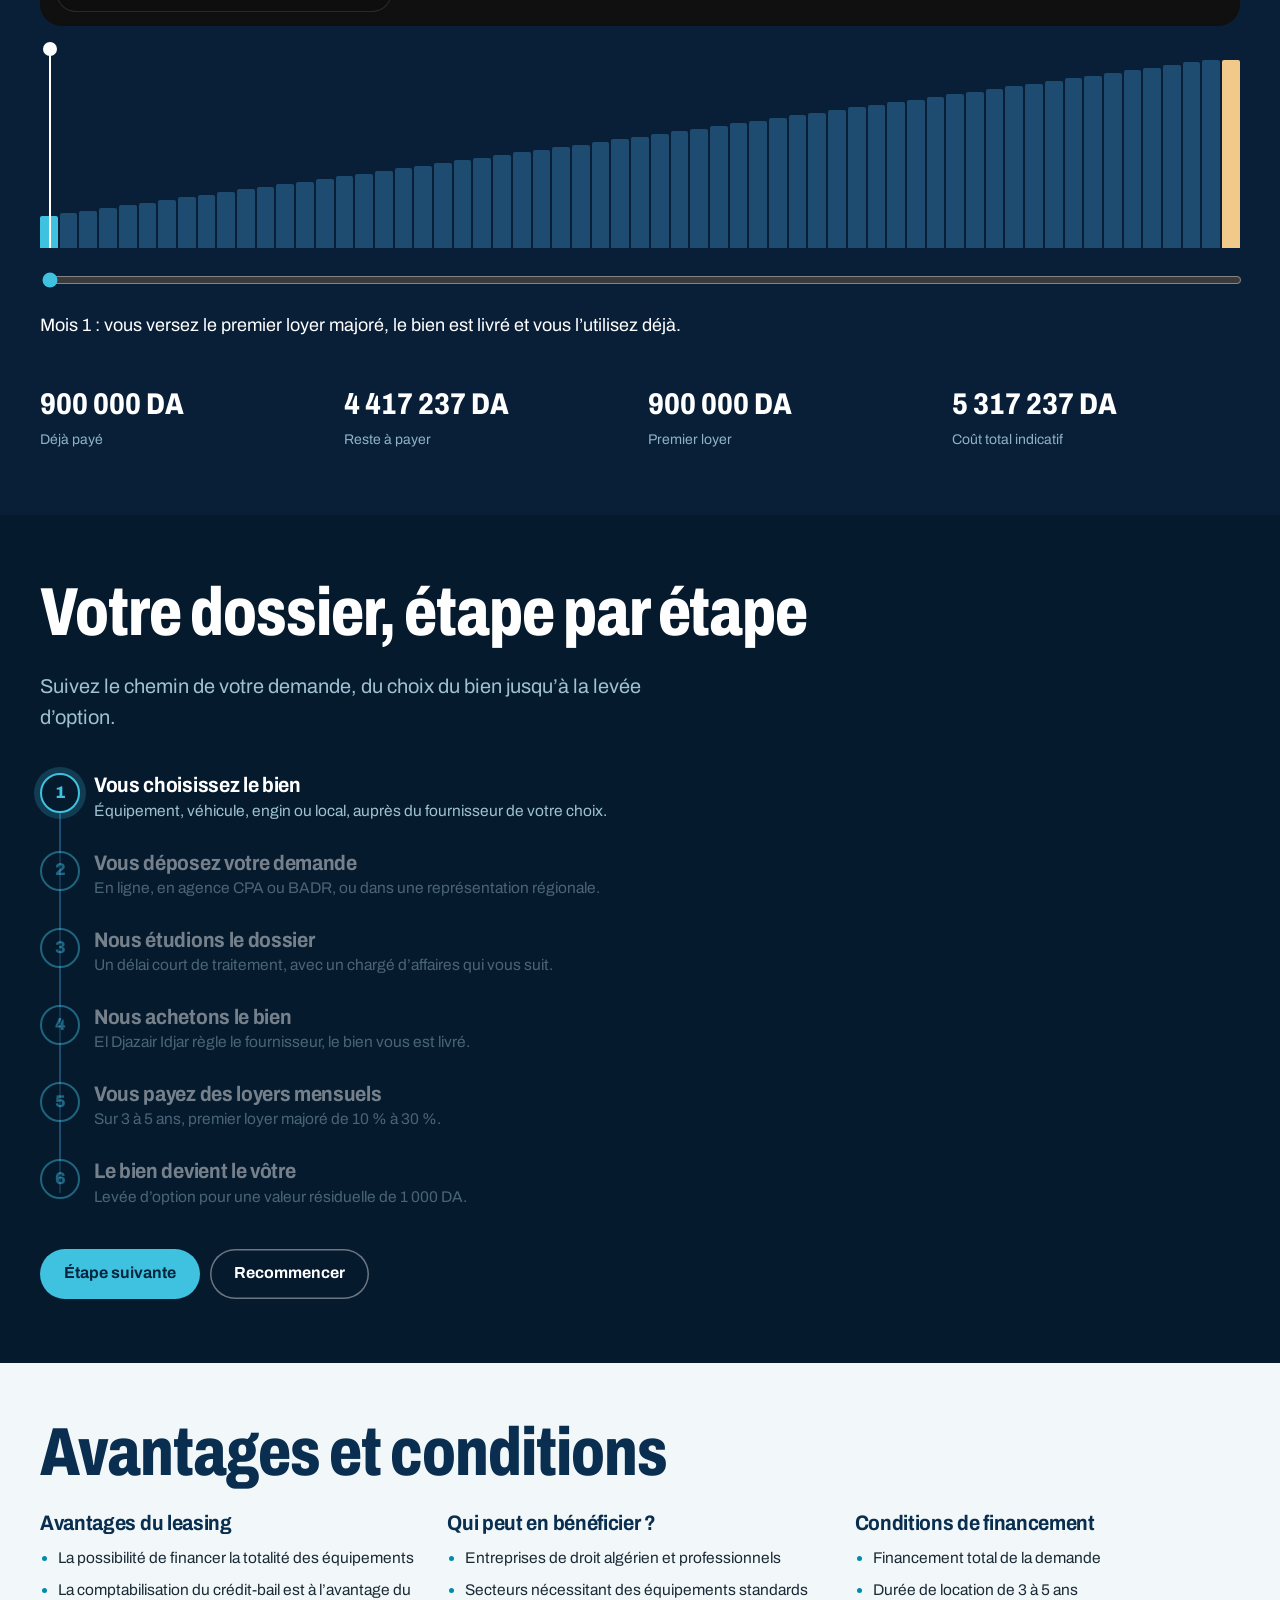
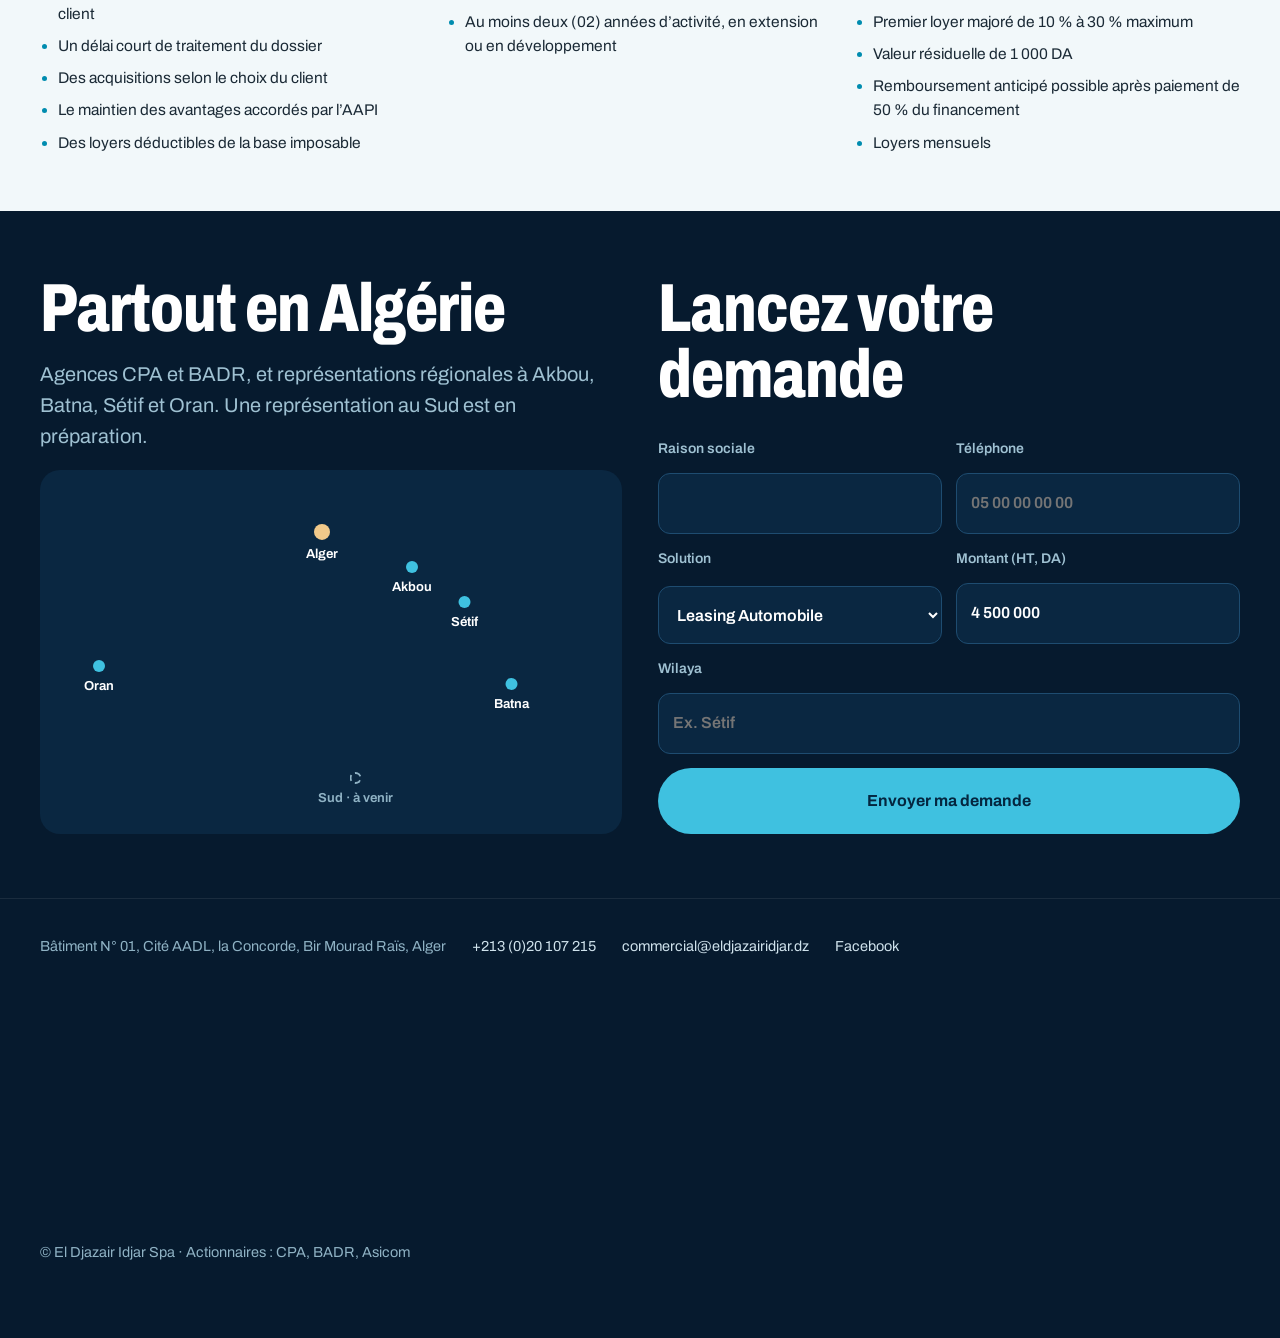
==== commit c3a35670: "Retrait du suivi Webminds Radar" ====
--- a/v2/index.html
+++ b/v2/index.html
@@ -95,6 +95,5 @@
   <span>© El Djazair Idjar Spa · Actionnaires : CPA, BADR, Asicom</span>
 </div></footer>
 
-<script src="v2.js"></script>
-</body>
+<script src="v2.js"></script></body>
 </html>
--- a/v2/v2.css
+++ b/v2/v2.css
@@ -24,14 +24,14 @@
 @media (min-width:860px){.bh nav a.mq{display:inline-block}}
 
 /* Studio : plein écran photo */
-.studio{position:relative;display:grid;padding:34svh 0 96px;isolation:isolate;overflow:hidden}
+.studio{position:relative;display:grid;padding:44svh 0 96px;isolation:isolate;overflow:hidden}
 .studio h1{font-size:clamp(46px,12vw,92px)}
 @media (min-width:980px){.studio{min-height:calc(100svh - 64px);align-items:center;padding:64px 0 110px}}
-.fonds{position:absolute;left:0;right:0;top:0;height:75svh;z-index:-2;background:#0A2741}
+.fonds{position:absolute;left:0;right:0;top:0;height:64svh;z-index:-2;background:#0A2741}
 @media (min-width:980px){.fonds{height:auto;bottom:0}}
 .fonds div{position:absolute;inset:0;background-size:cover;background-position:center;opacity:0;transform:scale(1.12);transition:opacity 1.2s ease,transform 9s cubic-bezier(.2,.6,.2,1)}
 .fonds div.on{opacity:1;transform:scale(1)}
-.studio::after{content:"";position:absolute;inset:0;z-index:-1;background:linear-gradient(180deg,rgba(6,26,46,.25) 0svh,rgba(6,26,46,.15) 20svh,rgba(6,26,46,.85) 55svh,#061A2E 75svh)}
+.studio::after{content:"";position:absolute;inset:0;z-index:-1;background:linear-gradient(180deg,rgba(6,26,46,.2) 0svh,rgba(6,26,46,0) 12svh,rgba(6,26,46,.25) 36svh,rgba(6,26,46,.9) 52svh,#061A2E 64svh)}
 @media (min-width:980px){.studio::after{background:linear-gradient(90deg,rgba(6,26,46,.9) 0%,rgba(6,26,46,.55) 45%,rgba(6,26,46,.1) 75%),linear-gradient(180deg,transparent 70%,#061A2E)}}
 .studio .w{display:grid;gap:22px}
 .studio .ar{color:#7fd0e6;font-size:18px}
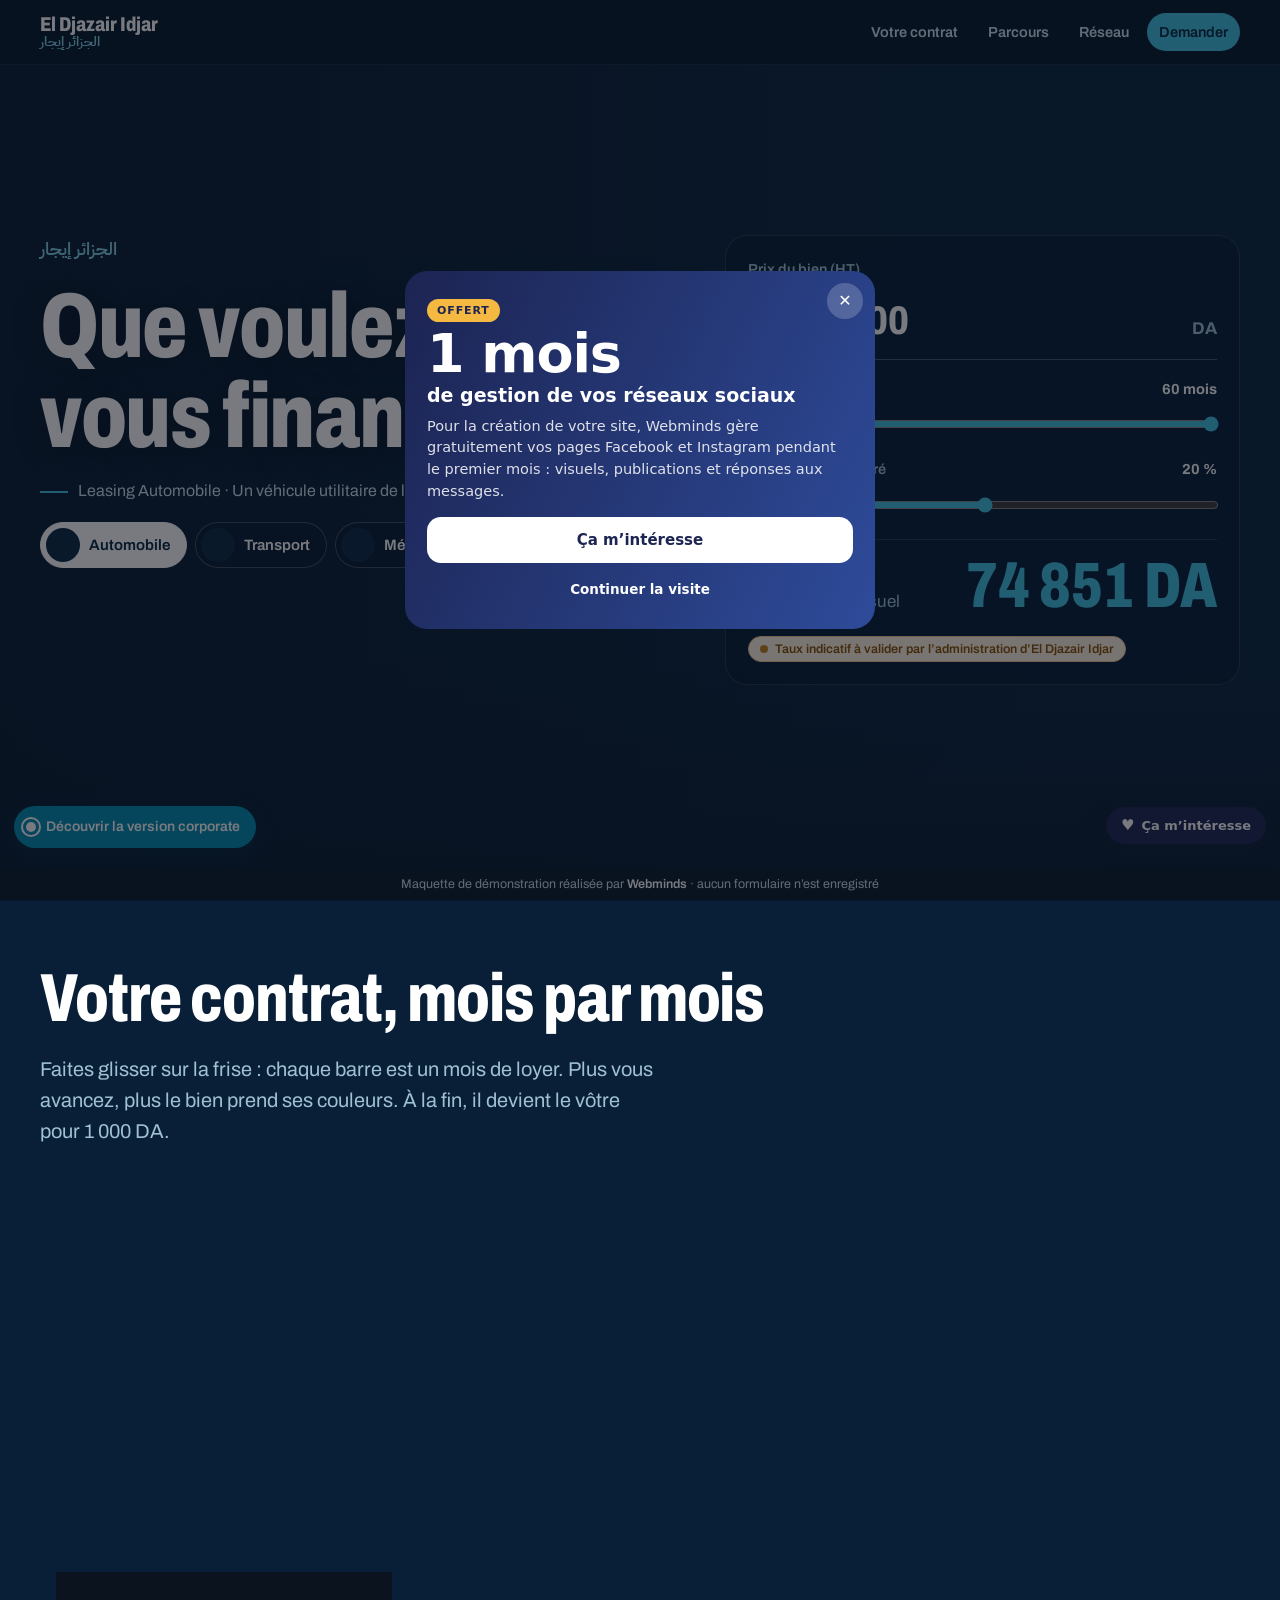
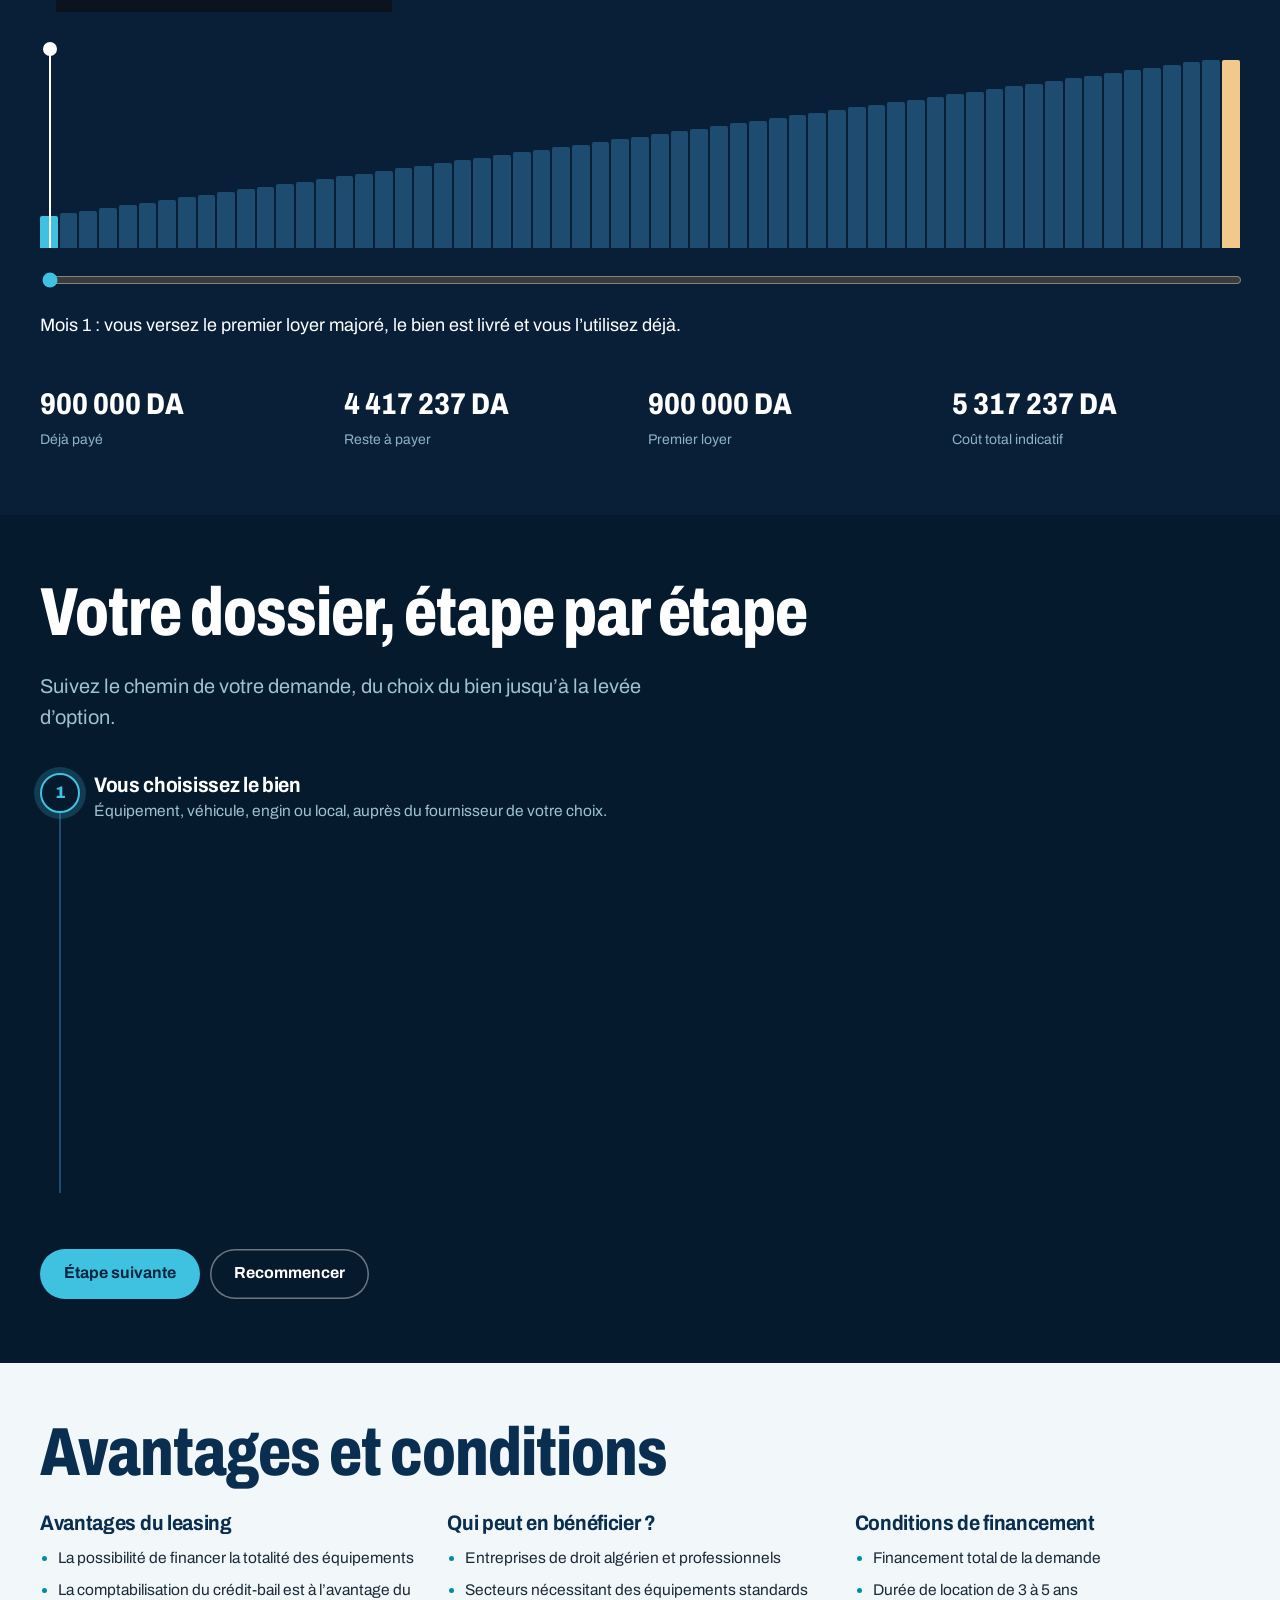
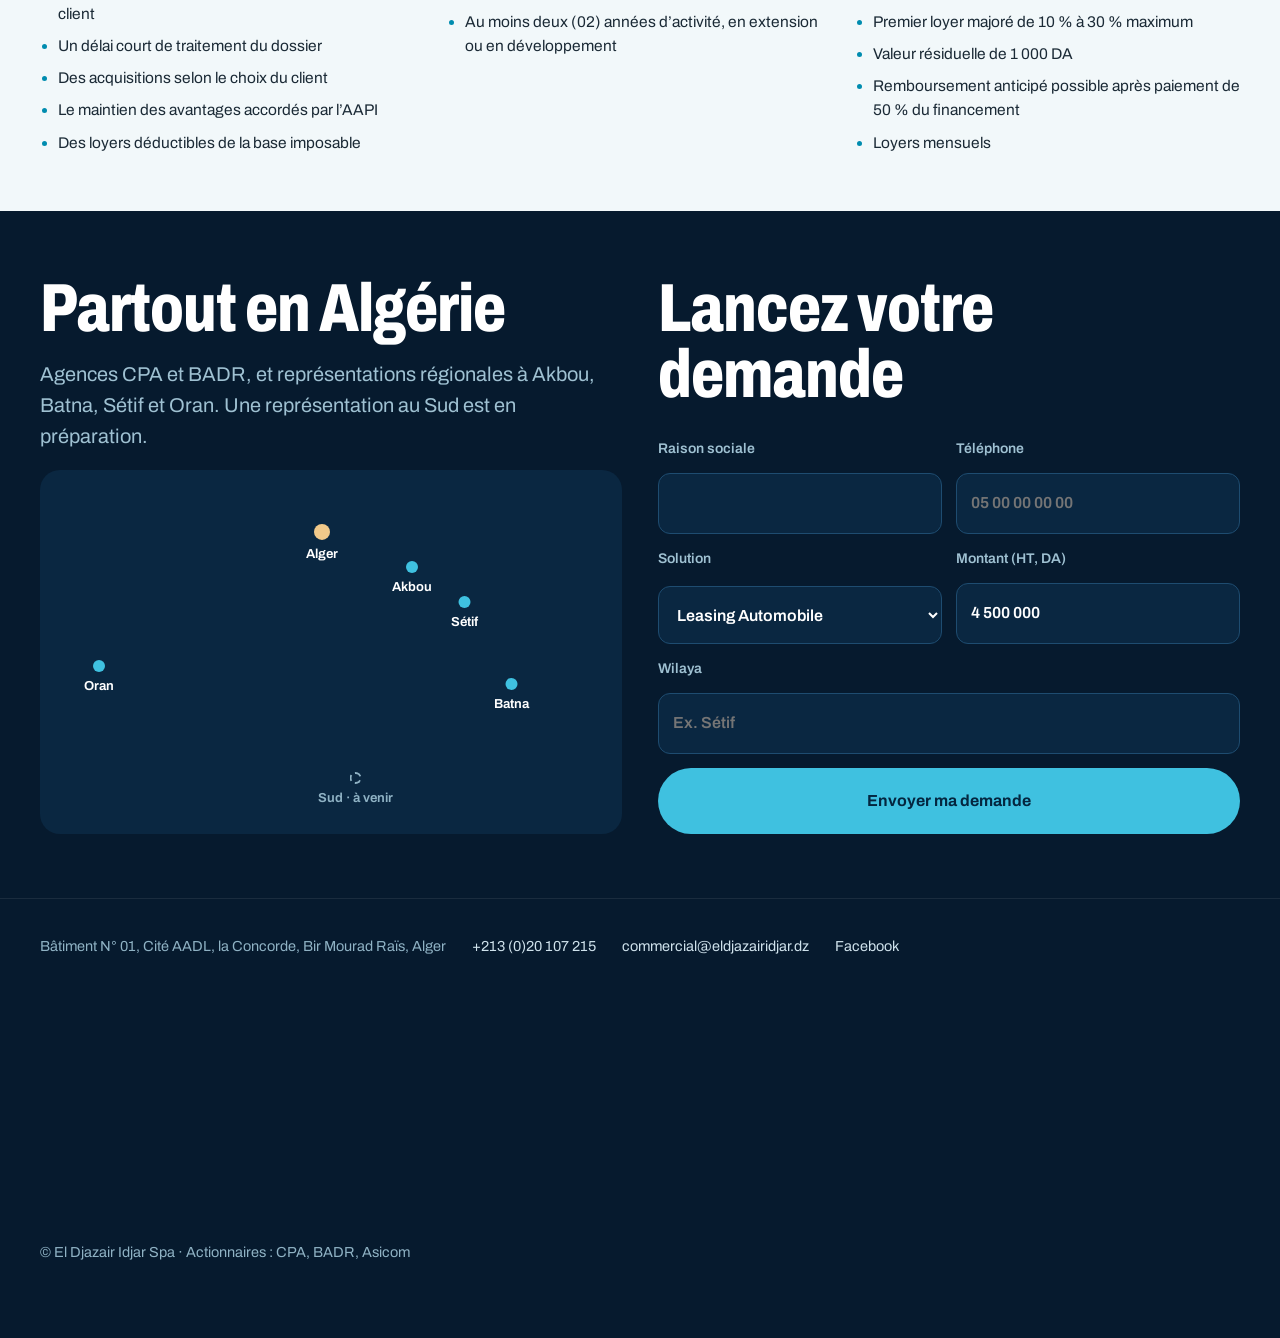
==== commit d232c7f2: "Pop-up « 1 mois de réseaux sociaux offert » et bouton « Ça m'intéresse » (envoi WhatsApp)" ====
--- a/v2/index.html
+++ b/v2/index.html
@@ -95,5 +95,42 @@
   <span>© El Djazair Idjar Spa · Actionnaires : CPA, BADR, Asicom</span>
 </div></footer>
 
-<script src="v2.js"></script></body>
+<script src="v2.js"></script><script data-wml>(function(){if(window.__wmL)return;window.__wmL=1;
+var C={"p": "El Djazair Idjar", "mail": null, "wa": "213797372452", "v": [["/", "Version corporate", "Claire et rassurante"], ["/v2/", "Version moderne", "Immersive et animée"]]};
+function ready(f){document.readyState==='loading'?document.addEventListener('DOMContentLoaded',f):f()}
+ready(function(){
+var css='.wmL-b{position:fixed;right:14px;bottom:calc(56px + env(safe-area-inset-bottom));z-index:2147483000;border:0;border-radius:999px;background:#1C2452;color:#fff;font:700 13px/1 system-ui,-apple-system,Segoe UI,Roboto,sans-serif;padding:11px 15px;box-shadow:0 6px 22px rgba(20,30,60,.35);cursor:pointer;display:flex;align-items:center;gap:7px}'
++'@media(max-width:520px){.wmL-b{bottom:calc(112px + env(safe-area-inset-bottom));font-size:12.5px;padding:10px 13px}}'
++'.wmL-m{position:fixed;inset:0;z-index:2147483001;background:rgba(10,14,25,.55);display:none;align-items:flex-end;justify-content:center;font-family:system-ui,-apple-system,Segoe UI,Roboto,sans-serif}.wmL-m.on{display:flex}@media(min-width:700px){.wmL-m{align-items:center;padding:20px}}'
++'.wmL-x{box-sizing:border-box;position:relative;background:#fff;color:#1C2452;width:100%;max-width:470px;max-height:92vh;overflow:auto;border-radius:22px 22px 0 0;padding:24px 22px calc(22px + env(safe-area-inset-bottom));text-align:left}@media(min-width:700px){.wmL-x{border-radius:22px}}'
++'.wmL-x *{box-sizing:border-box}.wmL-c{position:absolute;top:12px;right:12px;width:36px;height:36px;border:0;border-radius:50%;background:#F0F2F1;font-size:16px;cursor:pointer;color:#1C2452}'
++'.wmL-x h3{font:800 26px/1.1 system-ui,-apple-system,sans-serif;margin:4px 40px 10px 0;color:inherit}.wmL-x p{margin:0 0 14px;line-height:1.5;font-size:14.5px;opacity:.85}'
++'.wmL-o{background:linear-gradient(115deg,#1C2452,#2E4B9A);color:#fff}.wmL-o .wmL-c{background:rgba(255,255,255,.2);color:#fff}.wmL-big{font:900 54px/.95 system-ui,-apple-system,sans-serif;letter-spacing:-.02em;margin:6px 0 2px}.wmL-big small{display:block;font-size:19px;font-weight:700;letter-spacing:0;margin-top:6px}'
++'.wmL-tag{display:inline-block;background:#F5B841;color:#1C2452;font:800 11px system-ui,sans-serif;letter-spacing:.08em;border-radius:999px;padding:5px 10px}'
++'.wmL-btn{display:flex;align-items:center;justify-content:center;width:100%;border:0;border-radius:14px;padding:14px;font:800 15px system-ui,-apple-system,sans-serif;cursor:pointer;margin-top:8px}.wmL-w{background:#fff;color:#1C2452}.wmL-g{background:#1FAF55;color:#fff}.wmL-n{background:#1C2452;color:#fff}.wmL-l{background:transparent;color:inherit;font-weight:600;font-size:13.5px;padding:10px}'
++'.wmL-s{font:700 11.5px system-ui,sans-serif;text-transform:uppercase;letter-spacing:.06em;opacity:.6;margin:12px 0 8px}.wmL-ch{display:grid;gap:8px}.wmL-ch label{display:flex;align-items:center;gap:10px;border:1.5px solid #E2E6E3;border-radius:12px;padding:11px 12px;cursor:pointer;font-size:14px;font-weight:600}.wmL-ch label small{display:block;font-weight:500;opacity:.65;font-size:12px}.wmL-ch input{width:18px;height:18px;flex:none;accent-color:#1FAF55}'
++'.wmL-f{display:grid;gap:8px;margin:12px 0 6px}.wmL-f input{border:1.5px solid #E2E6E3;border-radius:12px;padding:12px;font:500 16px system-ui,sans-serif;color:#1C2452;background:#fff;-webkit-user-select:text!important;user-select:text!important;width:100%}'
++'.wmL-ok{text-align:center}.wmL-ok i{display:grid;place-items:center;width:64px;height:64px;margin:6px auto 12px;border-radius:50%;background:#E8F7EE;color:#1FAF55;font-style:normal;font-size:30px}';
+var st=document.createElement('style');st.textContent=css;document.head.appendChild(st);
+function ss(k,v){try{if(v===undefined)return sessionStorage.getItem(k);sessionStorage.setItem(k,v)}catch(e){}}
+var p=location.pathname,cur=0;C.v.forEach(function(v,i){if(v[0]!=='/'&&p.indexOf(v[0])===0)cur=i});
+var off=document.createElement('div');off.className='wmL-m';off.innerHTML='<div class="wmL-x wmL-o" role="dialog" aria-modal="true"><button class="wmL-c" type="button" aria-label="Fermer">✕</button><span class="wmL-tag">OFFERT</span><div class="wmL-big">1 mois<small>de gestion de vos réseaux sociaux</small></div><p style="margin-top:12px">Pour la création de votre site, Webminds gère gratuitement vos pages Facebook et Instagram pendant le premier mois : visuels, publications et réponses aux messages.</p><button class="wmL-btn wmL-w" type="button" data-i>Ça m’intéresse</button><button class="wmL-btn wmL-l" type="button" data-c>Continuer la visite</button></div>';
+var ch='';C.v.forEach(function(v,i){ch+='<label><input type="radio" name="wmLv" value="'+v[1]+'"'+(i===cur?' checked':'')+'><span>'+v[1]+(v[2]?'<small>'+v[2]+'</small>':'')+'</span></label>'});
+var it=document.createElement('div');it.className='wmL-m';it.innerHTML='<div class="wmL-x" role="dialog" aria-modal="true"><button class="wmL-c" type="button" aria-label="Fermer">✕</button><div data-s1><h3>Cette maquette vous plaît ?</h3><p>Choisissez la version qui vous intéresse : Webminds vous recontacte pour vous la présenter.</p>'+(C.v.length>1?'<div class="wmL-s">La version préférée</div><div class="wmL-ch">'+ch+'</div>':'')+'<div class="wmL-s">En plus</div><div class="wmL-ch"><label><input type="checkbox" value="Gestion des réseaux sociaux (1 mois offert)"><span>Réseaux sociaux<small>1 mois de gestion offert avec le site</small></span></label></div><div class="wmL-f"><input name="n" placeholder="Votre nom" autocomplete="name"><input name="t" type="tel" inputmode="tel" placeholder="Votre téléphone (facultatif)" autocomplete="tel"></div><button class="wmL-btn wmL-g" type="button" data-w>Envoyer sur WhatsApp</button>'+(C.mail?'<button class="wmL-btn wmL-l" type="button" data-e>Envoyer par e-mail</button>':'')+'</div><div class="wmL-ok" data-s2 hidden><i>✓</i><h3 style="margin:0 0 8px">Merci !</h3><p>Votre choix a bien été transmis à Webminds. Nous vous recontactons très vite.</p><button class="wmL-btn wmL-n" type="button" data-c>Continuer la visite</button></div></div>';
+document.body.appendChild(off);document.body.appendChild(it);
+var b=document.createElement('button');b.type='button';b.className='wmL-b';b.innerHTML='<b style="font-size:15px">♥</b>Ça m’intéresse';document.body.appendChild(b);
+function op(m){off.classList.remove('on');it.classList.remove('on');m.classList.add('on')}
+[off,it].forEach(function(m){m.addEventListener('click',function(e){if(e.target===m||e.target.closest('.wmL-c')||e.target.closest('[data-c]'))m.classList.remove('on')})});
+b.onclick=function(){op(it)};off.querySelector('[data-i]').onclick=function(){op(it)};
+function msg(){var v=(it.querySelector('input[name=wmLv]:checked')||{}).value||C.v[cur][1],x=[].map.call(it.querySelectorAll('input[type=checkbox]:checked'),function(c){return c.value}),n=it.querySelector('[name=n]').value.trim(),t=it.querySelector('[name=t]').value.trim();
+ return{v:v,x:x,n:n,t:t,txt:'Bonjour Webminds, la maquette '+C.p+' m’intéresse.\nVersion préférée : '+v+(x.length?'\nEn plus : '+x.join(', '):'')+(n?'\nNom : '+n:'')+(t?'\nTéléphone : '+t:'')+'\nLien : '+location.origin+C.v[cur][0]}}
+function mail(m){if(!C.mail)return;try{fetch('https://formsubmit.co/ajax/'+C.mail,{method:'POST',keepalive:true,headers:{'Content-Type':'application/json','Accept':'application/json'},body:JSON.stringify({_subject:'Maquette '+C.p+' : intéressé ('+m.v+')',Prospect:C.p,Version:m.v,Options:m.x.join(', ')||'-',Nom:m.n||'-',Telephone:m.t||'-',Lien:location.origin+C.v[cur][0],_template:'table',_captcha:'false'})}).catch(function(){})}catch(e){}}
+function done(){it.querySelector('[data-s1]').hidden=true;it.querySelector('[data-s2]').hidden=false;ss('wmL-sent','1')}
+it.querySelector('[data-w]').onclick=function(){var m=msg();mail(m);done();location.href='https://wa.me/'+C.wa+'?text='+encodeURIComponent(m.txt)};
+var e=it.querySelector('[data-e]');if(e)e.onclick=function(){mail(msg());done()};
+var sh=ss('wmL-off');addEventListener('scroll',function(){var r=(scrollY+innerHeight)/document.documentElement.scrollHeight;
+ if(!sh&&scrollY>500&&r>.3){sh=1;ss('wmL-off','1');op(off)}
+ if(!ss('wmL-it')&&!ss('wmL-sent')&&sh&&r>.92&&!off.classList.contains('on')){ss('wmL-it','1');op(it)}},{passive:true});
+});})();
+</script></body>
 </html>
